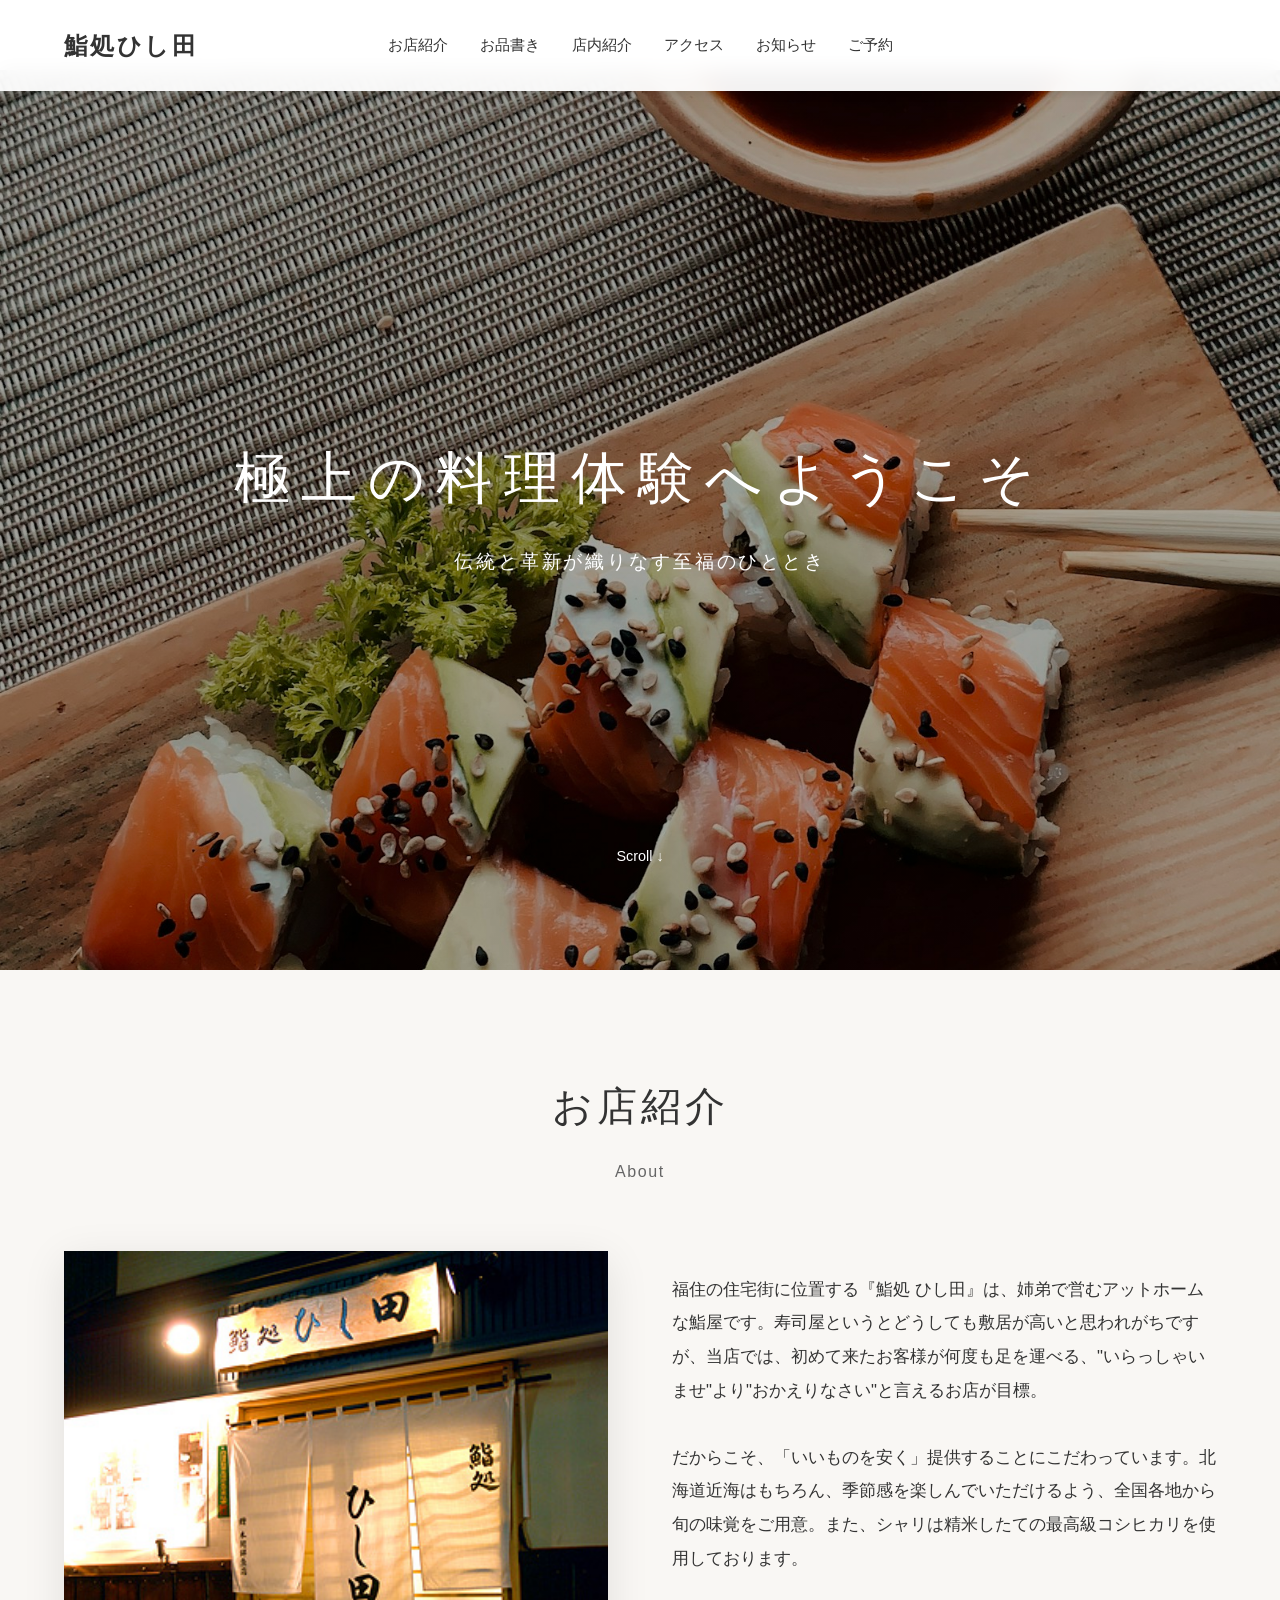
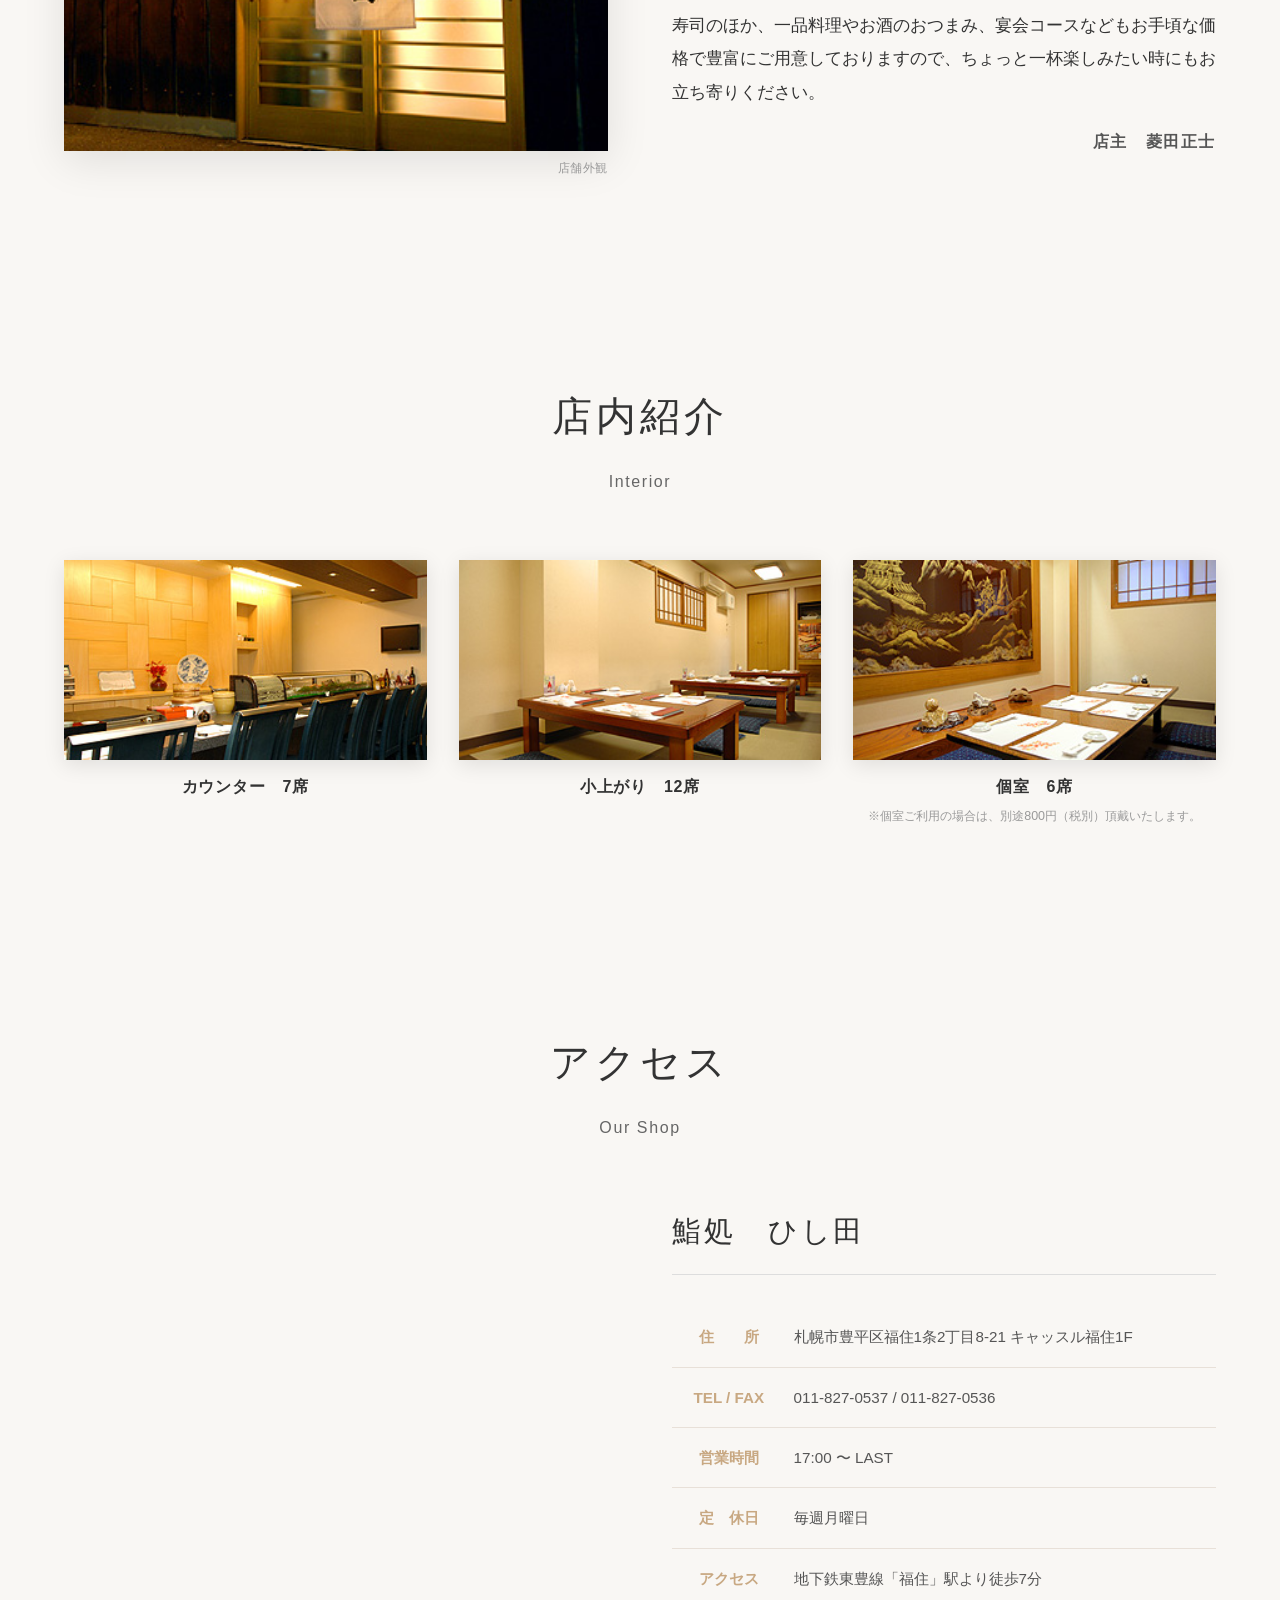
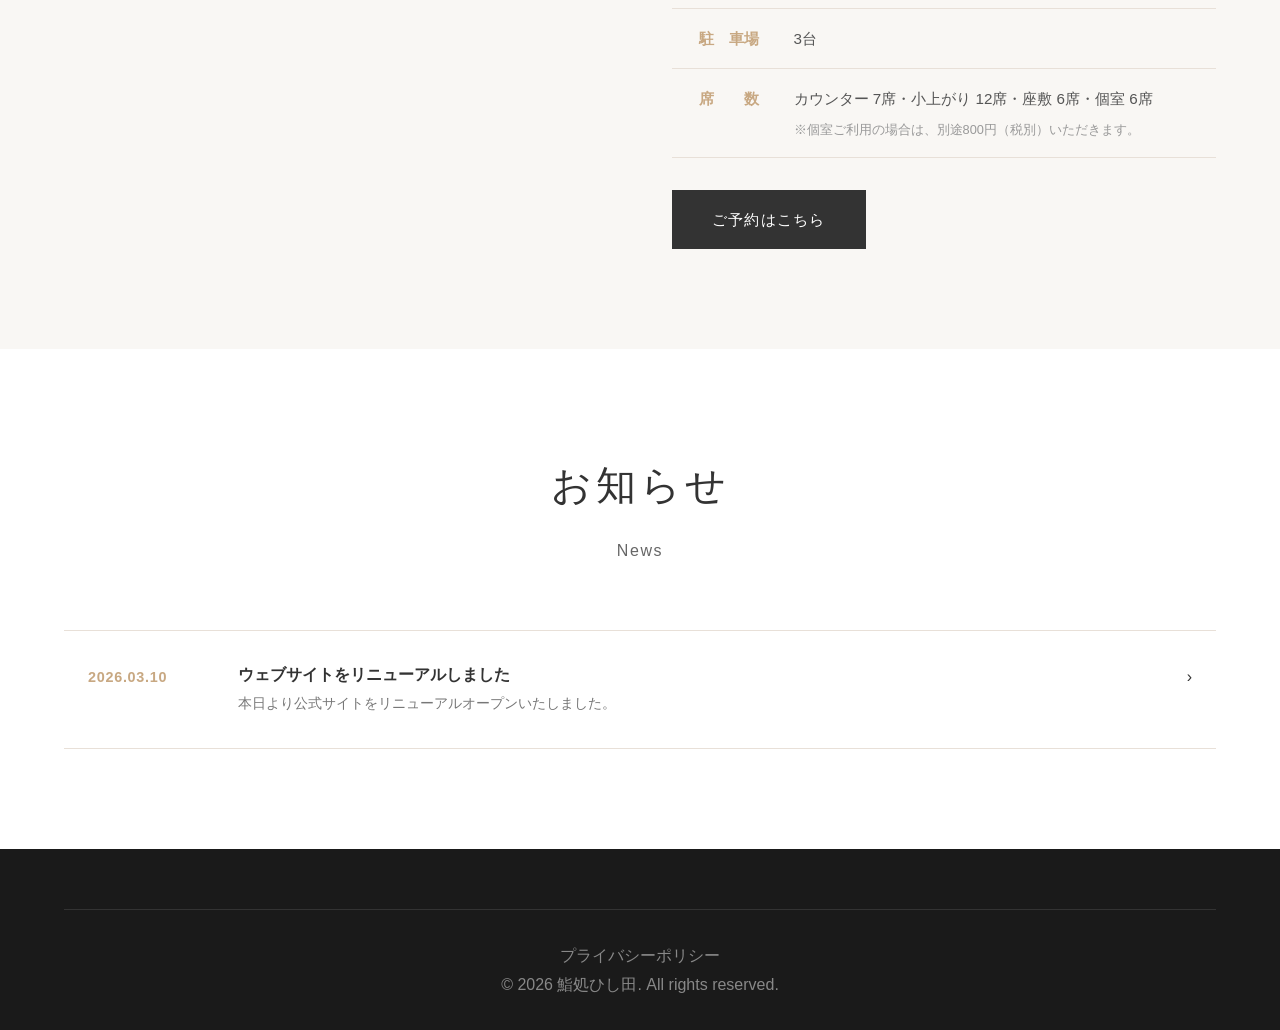
==== index.html @ 8ae09525 "お知らせページ改修" ====
<!DOCTYPE html>
<html lang="ja">
<head>
    <meta charset="UTF-8">
    <meta name="viewport" content="width=device-width, initial-scale=1.0">
    <title>鮨処ひし田 - 極上の料理体験</title>
    <link rel="stylesheet" href="styles.css">
</head>
<body>
    <!-- ヘッダー -->
    <header>
        <nav>
            <div class="logo">鮨処ひし田</div>
            <ul class="nav-links">
                <li><a href="#about">お店紹介</a></li>
                <li><a href="menu.html">お品書き</a></li>
                <li><a href="#interior">店内紹介</a></li>
                <li><a href="#shops">アクセス</a></li>
                <li><a href="news.html">お知らせ</a></li>
                <li><a href="reserve.html" class="nav-reserve">ご予約</a></li>
            </ul>
            <button class="hamburger" id="hamburger" aria-label="メニュー">
                <span></span>
                <span></span>
                <span></span>
            </button>
        </nav>
    </header>

    <!-- ヒーローセクション -->
    <section class="hero">
        <h1>極上の料理体験へようこそ</h1>
        <p>伝統と革新が織りなす至福のひととき</p>
        <div class="scroll-indicator">Scroll ↓</div>
    </section>

    <!-- お店紹介セクション -->
    <section id="about" class="about">
        <h2 class="section-title">お店紹介</h2>
        <p class="section-subtitle">About</p>
        <div class="about-content">
            <figure class="image-figure">
                <img src="images/shop01.jpg" alt="鸨処 ひし田 店舗外観" class="about-image">
                <figcaption class="image-caption">店舗外観</figcaption>
            </figure>
            <div class="about-text">
                <p>福住の住宅街に位置する『鮨処 ひし田』は、姉弟で営むアットホームな鮨屋です。寿司屋というとどうしても敷居が高いと思われがちですが、当店では、初めて来たお客様が何度も足を運べる、"いらっしゃいませ"より"おかえりなさい"と言えるお店が目標。</p>
                <br>
                <p>だからこそ、「いいものを安く」提供することにこだわっています。北海道近海はもちろん、季節感を楽しんでいただけるよう、全国各地から旬の味覚をご用意。また、シャリは精米したての最高級コシヒカリを使用しております。</p>
                <br>
                <p>寿司のほか、一品料理やお酒のおつまみ、宴会コースなどもお手頃な価格で豊富にご用意しておりますので、ちょっと一杯楽しみたい時にもお立ち寄りください。</p>
                <p class="about-owner">店主　菱田正士</p>
            </div>
        </div>
    </section>

    <!-- 店内紹介セクション -->
    <section id="interior" class="interior">
        <h2 class="section-title">店内紹介</h2>
        <p class="section-subtitle">Interior</p>
        <div class="interior-grid">
            <div class="interior-item">
                <figure class="image-figure">
                    <img src="images/shop02.jpg" alt="カウンター" class="interior-image">
                </figure>
                <p class="interior-label">カウンター　7席</p>
            </div>
            <div class="interior-item">
                <figure class="image-figure">
                    <img src="images/shop03.jpg" alt="小上がり" class="interior-image">
                </figure>
                <p class="interior-label">小上がり　12席</p>
            </div>
            <div class="interior-item">
                <figure class="image-figure">
                    <img src="images/shop04.jpg" alt="個室" class="interior-image">
                </figure>
                <p class="interior-label">個室　6席</p>
                <p class="interior-note">※個室ご利用の場合は、別途800円（税別）頂戴いたします。</p>
            </div>
        </div>
    </section>

    <!-- 店舗セクション -->
    <section id="shops" class="shops">
        <h2 class="section-title">アクセス</h2>
        <p class="section-subtitle">Our Shop</p>
        <div class="shop-detail">
            <figure class="image-figure shop-detail-figure">
                <div class="shop-detail-figure">
                <iframe
                    src="https://www.google.com/maps/embed?pb=!1m18!1m12!1m3!1d3490.63986388622!2d141.39769317652915!3d43.01836209325805!2m3!1f0!2f0!3f0!3m2!1i1024!2i768!4f13.1!3m3!1m2!1s0x5f0b2af1089449ad%3A0x6eb2e769b261dbcf!2z6a6o5Yem44Gy44GX55Sw!5e1!3m2!1sja!2sjp!4v1773670216552!5m2!1sja!2sjp"
                    width="100%"
                    height="420"
                    style="border:0;"
                    allowfullscreen=""
                    loading="lazy"
                    referrerpolicy="no-referrer-when-downgrade">
                </iframe>
                </div>
            </figure>
            <div class="shop-detail-info">
                <h3>鮨処　ひし田</h3>
                <table class="shop-table">
                    <tr>
                        <th>住　　所</th>
                        <td>札幌市豊平区福住1条2丁目8-21 キャッスル福住1F</td>
                    </tr>
                    <tr>
                        <th>TEL / FAX</th>
                        <td><a href="tel:0118270537">011-827-0537</a> / 011-827-0536</td>
                    </tr>
                    <tr>
                        <th>営業時間</th>
                        <td>17:00 〜 LAST</td>
                    </tr>
                    <tr>
                        <th>定　休日</th>
                        <td>毎週月曜日</td>
                    </tr>
                    <tr>
                        <th>アクセス</th>
                        <td>地下鉄東豊線「福住」駅より徒歩7分</td>
                    </tr>
                    <tr>
                        <th>駐　車場</th>
                        <td>3台</td>
                    </tr>
                    <tr>
                        <th>席　　数</th>
                        <td>カウンター 7席・小上がり 12席・座敷 6席・個室 6席<br>
                            <small>※個室ご利用の場合は、別途800円（税別）いただきます。</small>
                        </td>
                    </tr>
                </table>
                <a href="reserve.html" target="_blank" class="reserve-btn shop-reserve-btn">ご予約はこちら</a>
            </div>
        </div>
    </section>

    <!-- お知らせセクション -->
    <section id="news" class="news">
        <h2 class="section-title">お知らせ</h2>
        <p class="section-subtitle">News</p>
        <ul class="news-list" id="news-list"></ul>
    </section>

    <!-- フッター -->
    <footer>
        <div class="footer-bottom">
            <p><a href="privacy.html" style="color:#888; text-decoration:none;">プライバシーポリシー</a></p>
            <p>© 2026 鮨処ひし田. All rights reserved.</p>
        </div>
    </footer>
    <script src="script.js"></script>
    <script src="news.js"></script>
</body>
</html>
---- styles.css ----
html {
    scroll-behavior: smooth;
}

* {
    margin: 0;
    padding: 0;
    box-sizing: border-box;
}

body {
    font-family: 'Yu Gothic', 'Hiragino Kaku Gothic ProN', 'Meiryo', sans-serif;
    color: #333;
    line-height: 1.8;
    overflow-x: hidden;
}

/* ヘッダー */
header {
    position: fixed;
    top: 0;
    left: 0;
    width: 100%;
    background: rgba(255, 255, 255, 0.95);
    backdrop-filter: blur(10px);
    z-index: 1000;
    box-shadow: 0 2px 10px rgba(0, 0, 0, 0.1);
}

nav {
    display: flex;
    justify-content: space-between;
    align-items: center;
    padding: 1.5rem 5%;
    max-width: 1400px;
    margin: 0 auto;
    position: relative;
}

.logo {
    font-size: 1.5rem;
    font-weight: bold;
    letter-spacing: 0.1em;
}

.nav-links {
    display: flex;
    gap: 2rem;
    list-style: none;
    position: absolute;
    left: 50%;
    transform: translateX(-50%);
}

.nav-links a {
    text-decoration: none;
    color: #333;
    font-size: 0.95rem;
    transition: color 0.3s;
}

.nav-links a:hover {
    color: #c8a882;
}

.reserve-btn {
    padding: 0.8rem 2rem;
    background: #333;
    color: white;
    border: none;
    cursor: pointer;
    font-size: 0.95rem;
    transition: background 0.3s;
}

.reserve-btn:hover {
    background: #c8a882;
}

/* ヒーローセクション */
.hero {
    height: 100vh;
    background: linear-gradient(rgba(0, 0, 0, 0.3), rgba(0, 0, 0, 0.3)),
                url('images/hero.jpg') center/cover;
    display: flex;
    flex-direction: column;
    justify-content: center;
    align-items: center;
    text-align: center;
    color: white;
    margin-top: 70px;
}

.hero h1 {
    font-size: 3.5rem;
    font-weight: 300;
    letter-spacing: 0.2em;
    margin-bottom: 1rem;
    animation: fadeInUp 1s ease;
}

.hero p {
    font-size: 1.2rem;
    letter-spacing: 0.15em;
    margin-bottom: 2rem;
    animation: fadeInUp 1.2s ease;
}

.scroll-indicator {
    position: absolute;
    bottom: 30px;
    font-size: 0.9rem;
    animation: bounce 2s infinite;
}

@keyframes fadeInUp {
    from {
        opacity: 0;
        transform: translateY(30px);
    }
    to {
        opacity: 1;
        transform: translateY(0);
    }
}

@keyframes bounce {
    0%, 100% { transform: translateY(0); }
    50% { transform: translateY(-10px); }
}

/* セクション共通 */
section {
    padding: 100px 5%;
    max-width: 1400px;
    margin: 0 auto;
}

.section-title {
    font-size: 2.5rem;
    text-align: center;
    margin-bottom: 1rem;
    font-weight: 300;
    letter-spacing: 0.1em;
}

.section-subtitle {
    text-align: center;
    font-size: 1rem;
    color: #666;
    margin-bottom: 4rem;
    letter-spacing: 0.1em;
}

/* About セクション */
.about {
    background: #f9f7f4;
}

.about-content {
    display: grid;
    grid-template-columns: 1fr 1fr;
    gap: 4rem;
    align-items: center;
}

.about-text {
    font-size: 1.05rem;
    line-height: 2;
}

.about-image {
    width: 100%;
    height: 500px;
    object-fit: cover;
    box-shadow: 0 10px 40px rgba(0, 0, 0, 0.1);
}

.image-figure {
    display: flex;
    flex-direction: column;
}

.image-caption {
    font-size: 0.78rem;
    color: #999;
    margin-top: 0.4rem;
    text-align: right;
    letter-spacing: 0.05em;
}

/* コンセプトセクション（未使用・削除済み） */

/* 店内紹介セクション */
.interior {
    background: #f9f7f4;
}

.interior-grid {
    display: grid;
    grid-template-columns: repeat(3, 1fr);
    gap: 2rem;
}

.interior-item {
    text-align: center;
}

.interior-image {
    width: 100%;
    height: 200px;
    object-fit: cover;
    box-shadow: 0 5px 20px rgba(0, 0, 0, 0.1);
    transition: transform 0.3s;
}

.interior-item:hover .interior-image {
    transform: scale(1.03);
}

.interior-label {
    margin-top: 0.8rem;
    font-size: 1rem;
    font-weight: 600;
    letter-spacing: 0.05em;
}

.interior-note {
    font-size: 0.78rem;
    color: #999;
    margin-top: 0.3rem;
    line-height: 1.5;
}

.about-owner {
    font-size: 1rem;
    font-weight: 600;
    color: #555;
    letter-spacing: 0.1em;
    text-align: right;
    margin-top: 1rem;
}

/* 店舗セクション */
.shops {
    background: #f9f7f4;
}

.shop-detail {
    display: grid;
    grid-template-columns: 1fr 1fr;
    gap: 4rem;
    align-items: start;
}

.shop-detail-figure {
    position: sticky;
    top: 100px;
}

.shop-detail-image {
    width: 100%;
    height: 420px;
    object-fit: cover;
    box-shadow: 0 10px 40px rgba(0, 0, 0, 0.12);
}

.shop-detail-info h3 {
    font-size: 1.8rem;
    font-weight: 400;
    letter-spacing: 0.1em;
    margin-bottom: 2rem;
    padding-bottom: 1rem;
    border-bottom: 1px solid #ddd;
}

.shop-table {
    width: 100%;
    border-collapse: collapse;
    font-size: 0.95rem;
    line-height: 1.8;
}

.shop-table tr {
    border-bottom: 1px solid #e8e0d8;
}

.shop-table th {
    width: 8em;
    padding: 1rem 0.5rem 1rem 0;
    color: #c8a882;
    font-weight: 600;
    white-space: nowrap;
    vertical-align: top;
}

.shop-table td {
    padding: 1rem 0;
    color: #555;
    vertical-align: top;
}

.shop-table td a {
    color: #555;
    text-decoration: none;
}

.shop-table td a:hover {
    color: #c8a882;
}

.shop-table td small {
    display: block;
    font-size: 0.8rem;
    color: #999;
    margin-top: 0.3rem;
}

.shop-reserve-btn {
    display: inline-block;
    margin-top: 2rem;
    text-decoration: none;
    padding: 1rem 2.5rem;
    font-size: 0.95rem;
    letter-spacing: 0.08em;
}

/* 旧カードスタイル（使用しないが残す） */
.shop-grid {
    display: grid;
    grid-template-columns: repeat(3, 1fr);
    gap: 2rem;
}

.shop-card {
    background: white;
    overflow: hidden;
    box-shadow: 0 5px 20px rgba(0, 0, 0, 0.1);
    transition: transform 0.3s, box-shadow 0.3s;
    cursor: pointer;
}

.shop-card:hover {
    transform: translateY(-5px);
    box-shadow: 0 10px 30px rgba(0, 0, 0, 0.15);
}

.shop-image {
    width: 100%;
    height: 250px;
    object-fit: cover;
}

.shop-info {
    padding: 2rem;
}

.shop-info h3 {
    font-size: 1.3rem;
    margin-bottom: 0.5rem;
}

.shop-info p {
    color: #666;
    font-size: 0.95rem;
}

/* お知らせセクション */
.news {
    padding: 100px 5%;
    max-width: 1400px;
    margin: 0 auto;
}

.news-list {
    display: flex;
    flex-direction: column;
    gap: 0;
    list-style: none;
    border-top: 1px solid #e8e0d8;
}

.news-item {
    display: flex;
    align-items: flex-start;
    gap: 2.5rem;
    padding: 2rem 1.5rem;
    background: white;
    border-bottom: 1px solid #e8e0d8;
    transition: background 0.25s, padding-left 0.25s;
    cursor: pointer;
}

.news-item:hover {
    background: #fdf9f5;
    padding-left: 2.5rem;
}

.news-date {
    font-size: 0.9rem;
    font-weight: 600;
    color: #c8a882;
    letter-spacing: 0.05em;
    min-width: 110px;
    padding-top: 0.15rem;
    flex-shrink: 0;
}

.news-body {
    flex: 1;
}

.news-title {
    font-size: 1rem;
    font-weight: 600;
    color: #333;
    margin-bottom: 0.3rem;
    line-height: 1.5;
}

.news-text {
    font-size: 0.9rem;
    color: #777;
    line-height: 1.7;
}

.news-empty {
    padding: 2rem;
    color: #aaa;
    font-size: 0.95rem;
    text-align: center;
}

.news-link {
    display: contents;
    text-decoration: none;
    color: inherit;
}

/* 予約ページ用スタイル */
.reserve-container {
    min-height: 100vh;
    background: #f9f7f4;
}

.reserve-hero {
    background: linear-gradient(rgba(0, 0, 0, 0.4), rgba(0, 0, 0, 0.4)),
                url('images/reserve-hero.jpg') center/cover;
    height: 40vh;
    display: flex;
    flex-direction: column;
    align-items: center;
    justify-content: center;
    gap: 1rem;
    color: white;
    margin-top: 70px;
}

.reserve-hero h1 {
    font-size: 3rem;
    font-weight: 300;
    letter-spacing: 0.2em;
}

/* 予約方法ナビゲーション */
.reserve-method-section {
    text-align: center;
    padding: 2rem 5% 1rem;
}

.reserve-method-label {
    font-size: 0.85rem;
    letter-spacing: 0.15em;
    color: #888;
    margin-bottom: 0.8rem;
}

.reserve-method-nav {
    display: flex;
    justify-content: center;
    gap: 1rem;
}

.reserve-method-btn {
    display: inline-block;
    padding: 0.55rem 2rem;
    border: 1px solid #555;
    color: #333;
    text-decoration: none;
    font-size: 0.95rem;
    letter-spacing: 0.1em;
    border-radius: 2px;
    transition: background 0.2s, color 0.2s;
}

.reserve-method-btn:hover {
    background: #333;
    color: #fff;
}

.reserve-content {
    max-width: 1000px;
    margin: 0 auto;
    padding: 60px 5%;
}

/* スクロール対象セクションの固定ヘッダー分オフセット */
#form-section,
#phone-section {
    scroll-margin-top: 90px;
}

.reserve-intro {
    text-align: center;
    margin-bottom: 3rem;
}

.reserve-intro h2 {
    font-size: 2rem;
    margin-bottom: 1rem;
    font-weight: 300;
}

.reserve-intro p {
    color: #666;
    line-height: 1.8;
}

.form-container {
    background: white;
    padding: 2rem;
    border-radius: 8px;
    box-shadow: 0 5px 30px rgba(0, 0, 0, 0.1);
    display: flex;
    justify-content: center;
}

.form-container iframe {
    width: 100%;
    max-width: 700px;
    height: 600px;
    border: none;
}

.contact-info {
    margin-top: 3rem;
    padding: 2rem;
    background: white;
    border-radius: 8px;
    box-shadow: 0 5px 20px rgba(0, 0, 0, 0.08);
}

.contact-info h3 {
    font-size: 1.5rem;
    margin-bottom: 1.5rem;
    text-align: center;
    font-weight: 400;
}

.contact-grid {
    display: grid;
    grid-template-columns: repeat(2, 1fr);
    gap: 2rem;
    margin-top: 2rem;
}

.contact-grid-single {
    grid-template-columns: 1fr;
}

.contact-grid-single .contact-item {
    text-align: center;
}

.contact-item {
    padding: 1.5rem;
    background: #f9f7f4;
    border-radius: 4px;
}

.contact-item h4 {
    font-size: 1.1rem;
    margin-bottom: 0.5rem;
    color: #c8a882;
}

.contact-item p {
    color: #666;
    line-height: 1.8;
}

/* フッター */
footer {
    background: #1a1a1a;
    color: white;
    padding: 60px 5% 30px;
}

.footer-content {
    max-width: 1400px;
    margin: 0 auto;
    display: grid;
    grid-template-columns: repeat(4, 1fr);
    gap: 3rem;
    margin-bottom: 3rem;
}

.footer-section h4 {
    margin-bottom: 1.5rem;
    font-size: 1.1rem;
}

.footer-section ul {
    list-style: none;
}

.footer-section ul li {
    margin-bottom: 0.8rem;
}

.footer-section a {
    color: #ccc;
    text-decoration: none;
    transition: color 0.3s;
}

.footer-section a:hover {
    color: #c8a882;
}

.footer-bottom {
    text-align: center;
    padding-top: 2rem;
    border-top: 1px solid #333;
    color: #888;
}

/* ハンバーガーボタン */
.hamburger {
    display: none;
    flex-direction: column;
    gap: 5px;
    background: none;
    border: none;
    cursor: pointer;
    padding: 4px;
    z-index: 1001;
}

.hamburger span {
    display: block;
    width: 24px;
    height: 2px;
    background: #333;
    transition: transform 0.3s, opacity 0.3s;
}

.hamburger.open span:nth-child(1) {
    transform: translateY(7px) rotate(45deg);
}
.hamburger.open span:nth-child(2) {
    opacity: 0;
}
.hamburger.open span:nth-child(3) {
    transform: translateY(-7px) rotate(-45deg);
}

/* レスポンシブ */
@media (max-width: 768px) {
    .hamburger {
        display: flex;
    }

    .nav-links {
        display: flex;
        flex-direction: column;
        align-items: center;
        gap: 0;
        position: fixed;
        top: 70px;
        left: 0;
        width: 100%;
        transform: none;
        background: rgba(255, 255, 255, 0.98);
        box-shadow: 0 10px 20px rgba(0, 0, 0, 0.1);
        z-index: 1001;
        max-height: 0;
        overflow: hidden;
        padding: 0;
        transition: max-height 0.5s ease, padding 0.5s ease;
    }

    .nav-links.open {
        max-height: 400px;
        padding: 0.5rem 0;
    }

    .nav-links li {
        width: 100%;
        text-align: center;
    }

    .nav-links a {
        display: block;
        padding: 1rem 0;
        border-bottom: 1px solid #f0ebe4;
        font-size: 1rem;
    }

    .hero h1 {
        font-size: 2rem;
    }

    .reserve-hero h1 {
        font-size: 2rem;
    }

    .about-content,
    .interior-grid,
    .shop-detail,
    .footer-content,
    .contact-grid {
        grid-template-columns: 1fr;
    }

    .shop-detail-figure {
        position: static;
    }

    section {
        padding: 60px 5%;
    }

    .form-container {
        padding: 1.5rem;
    }

    .section-title {
        font-size: 2rem;
    }
}

/* ============================================================
   予約状況カレンダー（reserve.html）
   ============================================================ */

/* セクション全体 */
#calendar {
    background: #f9f7f4;
    padding: 80px 5%;
    max-width: 1400px;
    margin: 0 auto;
}

#calendar h2 {
    font-size: 2.5rem;
    text-align: center;
    font-weight: 300;
    letter-spacing: 0.1em;
    margin-bottom: 0.5rem;
}

/* 凡例テキスト（○△×の説明） */
.calendar-sub {
    text-align: center;
    font-size: 0.9rem;
    color: #999;
    letter-spacing: 0.05em;
    margin-bottom: 2rem;
}

/* カレンダーラッパー */
.calendar-wrap {
    max-width: 900px;
    margin: 0 auto;
}

/* スピナーオーバーレイの相対位置基準 */
.calendar-section-inner {
    position: relative;
    min-height: 500px;
}

/* 月ラベル */
.month-label {
    text-align: center;
    font-size: 1.4rem;
    font-weight: 300;
    letter-spacing: 0.15em;
    color: #333;
    margin-bottom: 1.2rem;
    flex: 0 0 auto;
}

/* カレンダーグリッド */
.calendar {
    display: grid;
    grid-template-columns: repeat(7, 1fr);
    gap: 6px;
    background: white;
    border-radius: 8px;
    padding: 1.5rem;
    box-shadow: 0 5px 30px rgba(0, 0, 0, 0.08);
}

/* 曜日ヘッダー */
.day-header {
    text-align: center;
    font-weight: 600;
    padding: 10px 4px;
    font-size: 0.85rem;
    color: #c8a882;
    letter-spacing: 0.05em;
    border-bottom: 1px solid #e8e0d8;
    margin-bottom: 4px;
}

/* 日付マス */
.day {
    border: 1px solid #e8e0d8;
    border-radius: 6px;
    padding: 10px 6px;
    text-align: center;
    min-height: 64px;
    background: #fefefe;
}

/* 空白マス（月初の埋め） */
.day.empty {
    border: none;
    background: transparent;
}

/* 過去日・表示期限外 */
.day.past {
    background: #f0f0f0;
    color: #aaa;
}

.day.past .status {
    color: #aaa;
}

/* 日付数字 */
.day .num {
    font-size: 0.9rem;
    color: #555;
    font-weight: 600;
}

/* 予約ステータス表示 */
.day .status {
    font-size: 1.2rem;
    font-weight: bold;
    margin-top: 4px;
}

.status-○ { color: #2a9d2a; }
.status-△ { color: #c8a882; }
.status-× { color: #cc0000; }

/* 月区切りラベル（今月/来月） */
.month-separator {
    grid-column: 1 / -1;
    text-align: center;
    padding: 12px 0 4px;
    font-weight: 600;
    color: #c8a882;
    letter-spacing: 0.1em;
}

.calendar-nav {
    display: flex;
    justify-content: space-between;
    align-items: center;
    margin-bottom: 1rem;
}

/* 左右グループを同幅にして月ラベルを正確に中央寄せ */
.calendar-nav-left,
.calendar-nav-right {
    display: flex;
    gap: 8px;
    flex: 1;
}

.calendar-nav-right {
    justify-content: flex-end;
}

.month-label {
    text-align: center;
    flex: 0 0 auto;
}

.month-btn {
    border: 1px solid #c8a882;
    color: #c8a882;
    padding: 6px 14px;
    border-radius: 4px;
    cursor: pointer;
    font-family: inherit;
    font-size: 0.85rem;
    transition: background 0.2s;
}

.month-btn:hover {
    background: #fdf5e8;
}

.month-btn:disabled {
    border-color: #ddd;
    color: #ccc;
    cursor: default;
    background: none;
}

#calendar-loading {
    position: absolute;
    inset: 0;
    display: flex;
    justify-content: center;
    align-items: flex-start;
    padding-top: 80px;
    background: rgba(249, 247, 244, 0.88);
    z-index: 10;
    border-radius: 8px;
}

.spinner {
  width: 40px;
  height: 40px;
  border: 4px solid #ddd;
  border-top: 4px solid #333; /* ← 色はサイトに合わせて変更 */
  border-radius: 50%;
  animation: spin 0.8s linear infinite;
}

@keyframes spin {
  to { transform: rotate(360deg); }
}

/* ============================================================
   スマホ向けカレンダー調整
   ============================================================ */
@media (max-width: 768px) {

    /* カレンダーセクションのパディング縮小 */
    #calendar {
        padding: 50px 3%;
    }

    #calendar h2 {
        font-size: 1.6rem;
    }

    /* 凡例を小さく・折り返し許可 */
    .calendar-sub {
        font-size: 0.78rem;
        letter-spacing: 0;
    }

    /* ナビゲーション: 上下2段に変更 */
    .calendar-nav {
        flex-wrap: wrap;
        gap: 8px;
    }

    .calendar-nav-left,
    .calendar-nav-right {
        flex: none;
    }

    #month-label {
        order: -1;          /* 月ラベルを1行目中央に */
        width: 100%;
        margin-bottom: 4px;
    }

    .month-label {
        font-size: 1.1rem;
    }

    .month-btn {
        padding: 5px 10px;
        font-size: 0.78rem;
    }

    /* カレンダーグリッドをコンパクトに */
    .calendar {
        gap: 3px;
        padding: 0.6rem;
    }

    .day-header {
        padding: 6px 2px;
        font-size: 0.72rem;
    }

    /* 日付マスを小さく */
    .day {
        min-height: 46px;
        padding: 5px 2px;
        border-radius: 4px;
    }

    .day .num {
        font-size: 0.72rem;
    }

    .day .status {
        font-size: 0.9rem;
        margin-top: 2px;
    }

    /* Googleフォームのiframe高さをスマホ向けに調整 */
    .form-container iframe {
        height: 800px;
    }
}

/* ===== プライバシーポリシー ===== */
.privacy-hero {
  background: #f9f7f4;
  text-align: center;
  padding: 120px 5% 60px;
  margin-top: 70px;
  border-bottom: 1px solid #e8e0d8;
}

.privacy-hero h1 {
  font-size: 2.5rem;
  font-weight: 300;
  letter-spacing: 0.15em;
  margin-bottom: 0.5rem;
}

.privacy-hero p {
  font-size: 0.9rem;
  color: #999;
  letter-spacing: 0.2em;
}

.privacy-container {
  max-width: 800px;
  margin: 0 auto;
  padding: 60px 5% 80px;
}

.privacy-intro {
  font-size: 1rem;
  line-height: 2;
  color: #555;
  margin-bottom: 3rem;
  padding-bottom: 2rem;
  border-bottom: 1px solid #e8e0d8;
}

.privacy-section {
  margin-bottom: 2.5rem;
}

.privacy-section h2 {
  font-size: 1.1rem;
  font-weight: 600;
  color: #3a2a1a;
  margin-bottom: 1rem;
  padding-left: 0.8rem;
  border-left: 3px solid #c8a882;
}

.privacy-section p {
  font-size: 0.95rem;
  line-height: 2;
  color: #555;
}

.privacy-section ul {
  list-style: none;
  padding: 0;
  margin-top: 0.8rem;
}

.privacy-section ul li {
  font-size: 0.95rem;
  color: #555;
  padding: 0.3rem 0 0.3rem 1.2rem;
  position: relative;
}

.privacy-section ul li::before {
  content: '・';
  position: absolute;
  left: 0;
  color: #c8a882;
}

.privacy-section a {
  color: #c8a882;
  text-decoration: underline;
}

.privacy-contact {
  margin-top: 1rem;
  padding: 1.2rem 1.5rem;
  background: #f9f7f4;
  border-radius: 4px;
  font-size: 0.95rem;
  line-height: 2;
  color: #555;
}

.privacy-date {
  font-size: 0.85rem;
  color: #aaa;
  text-align: right;
  margin-top: 3rem;
  padding-top: 2rem;
  border-top: 1px solid #e8e0d8;
}

.privacy-back {
  text-align: center;
  margin-top: 2.5rem;
}

@media (max-width: 768px) {
  .privacy-hero h1 {
    font-size: 1.8rem;
  }
  .privacy-hero {
    padding: 100px 5% 40px;
  }
}
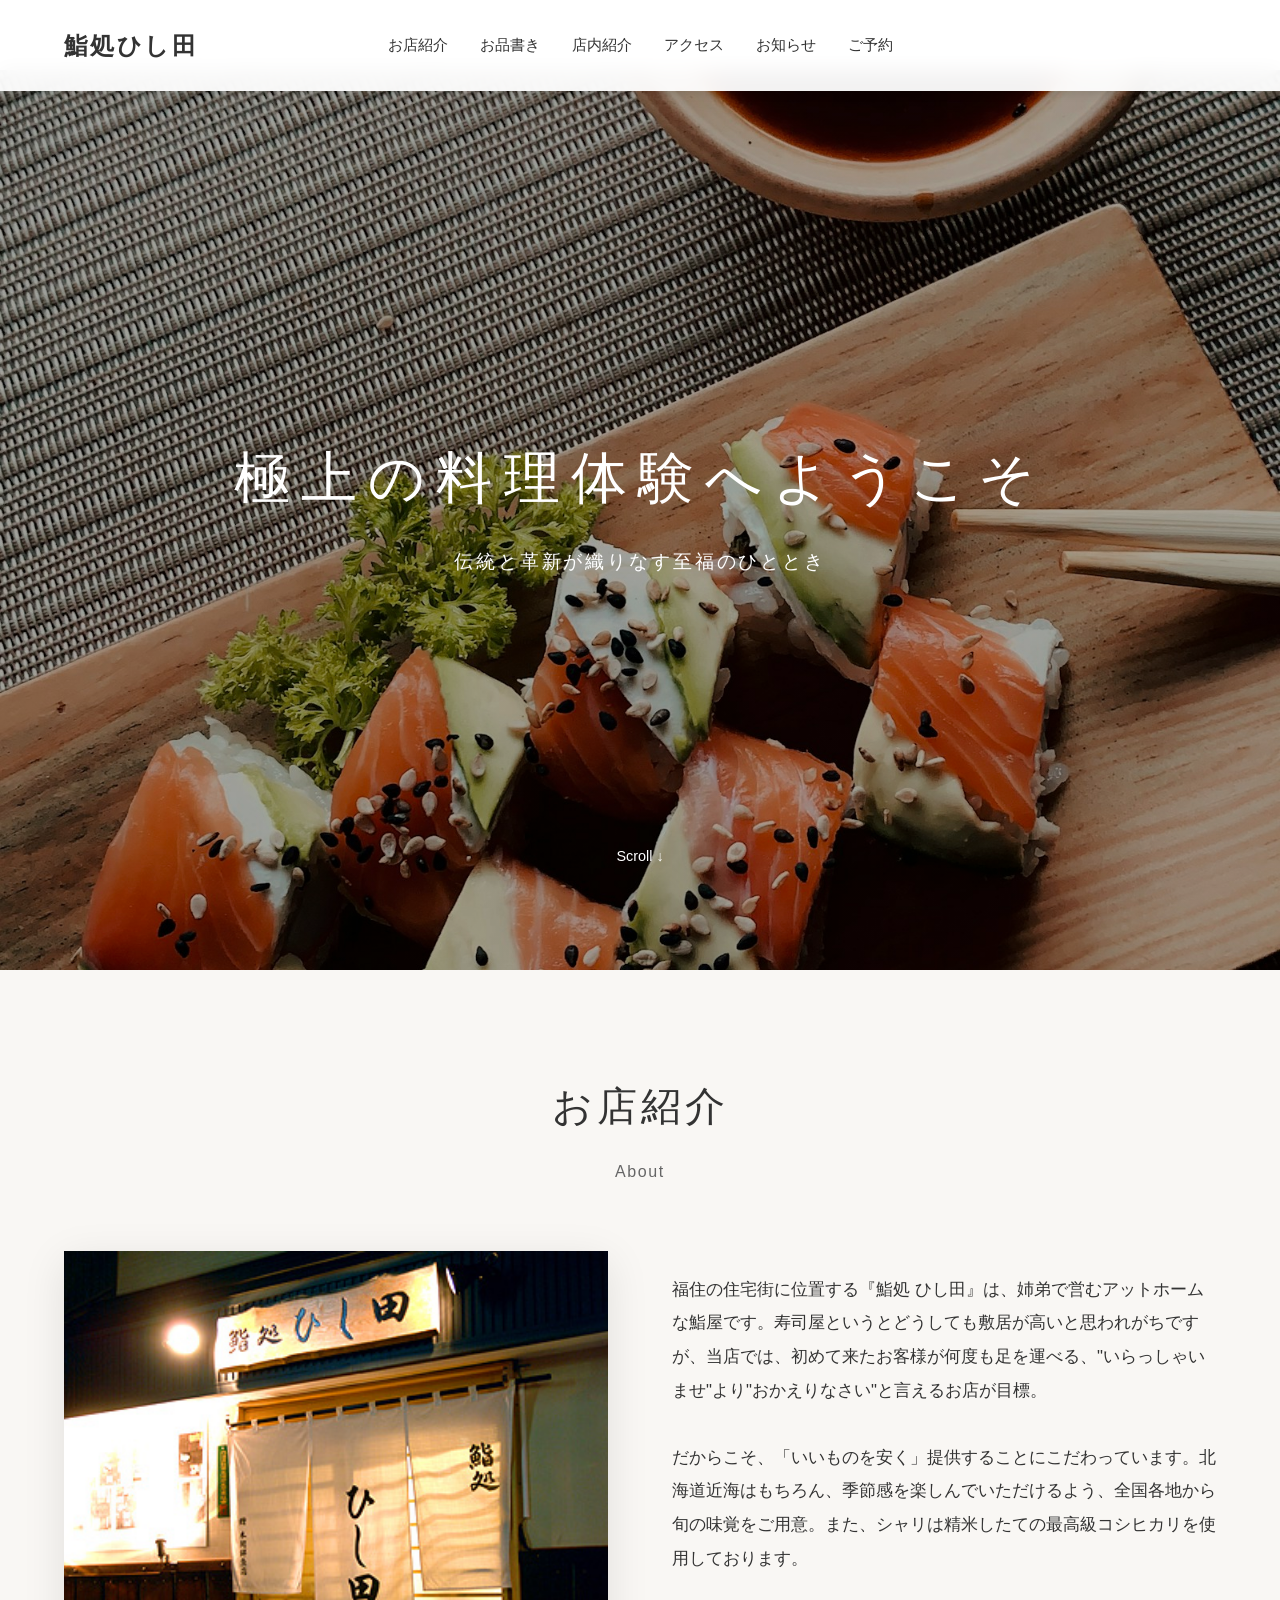
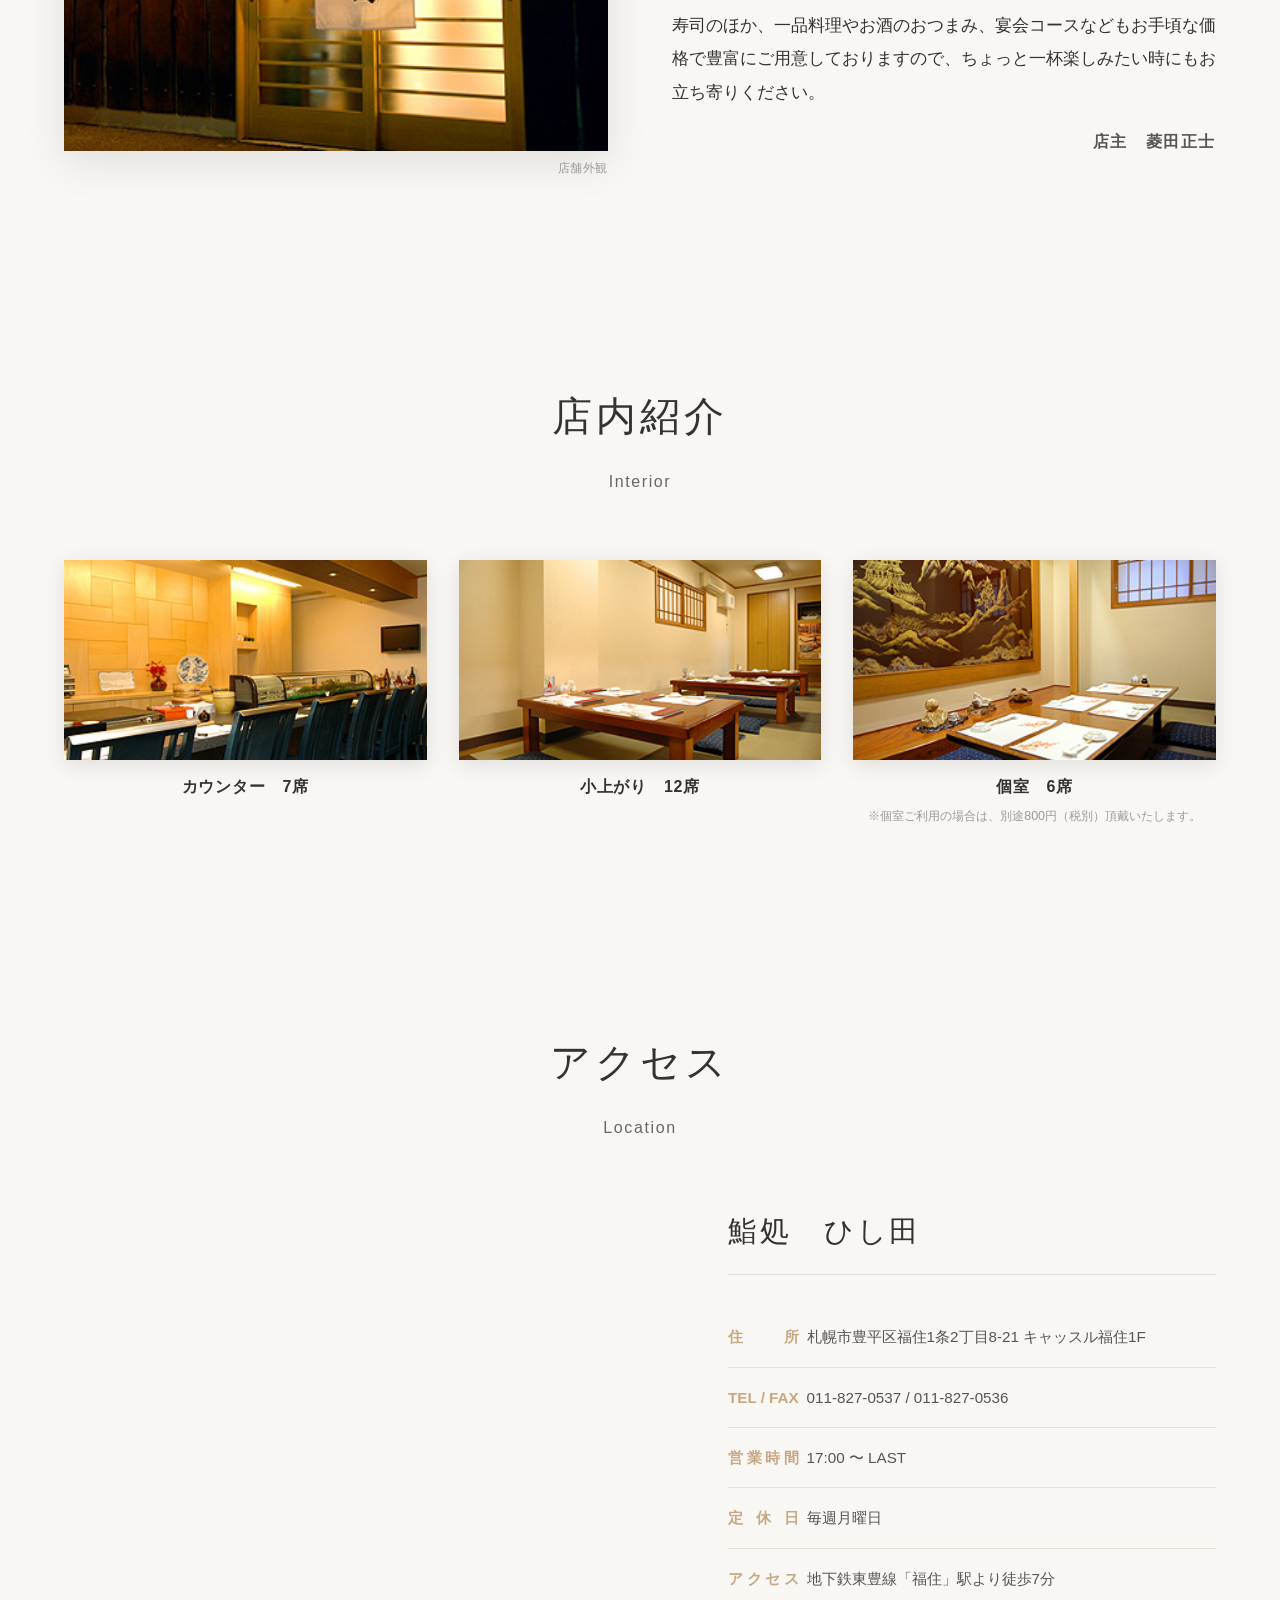
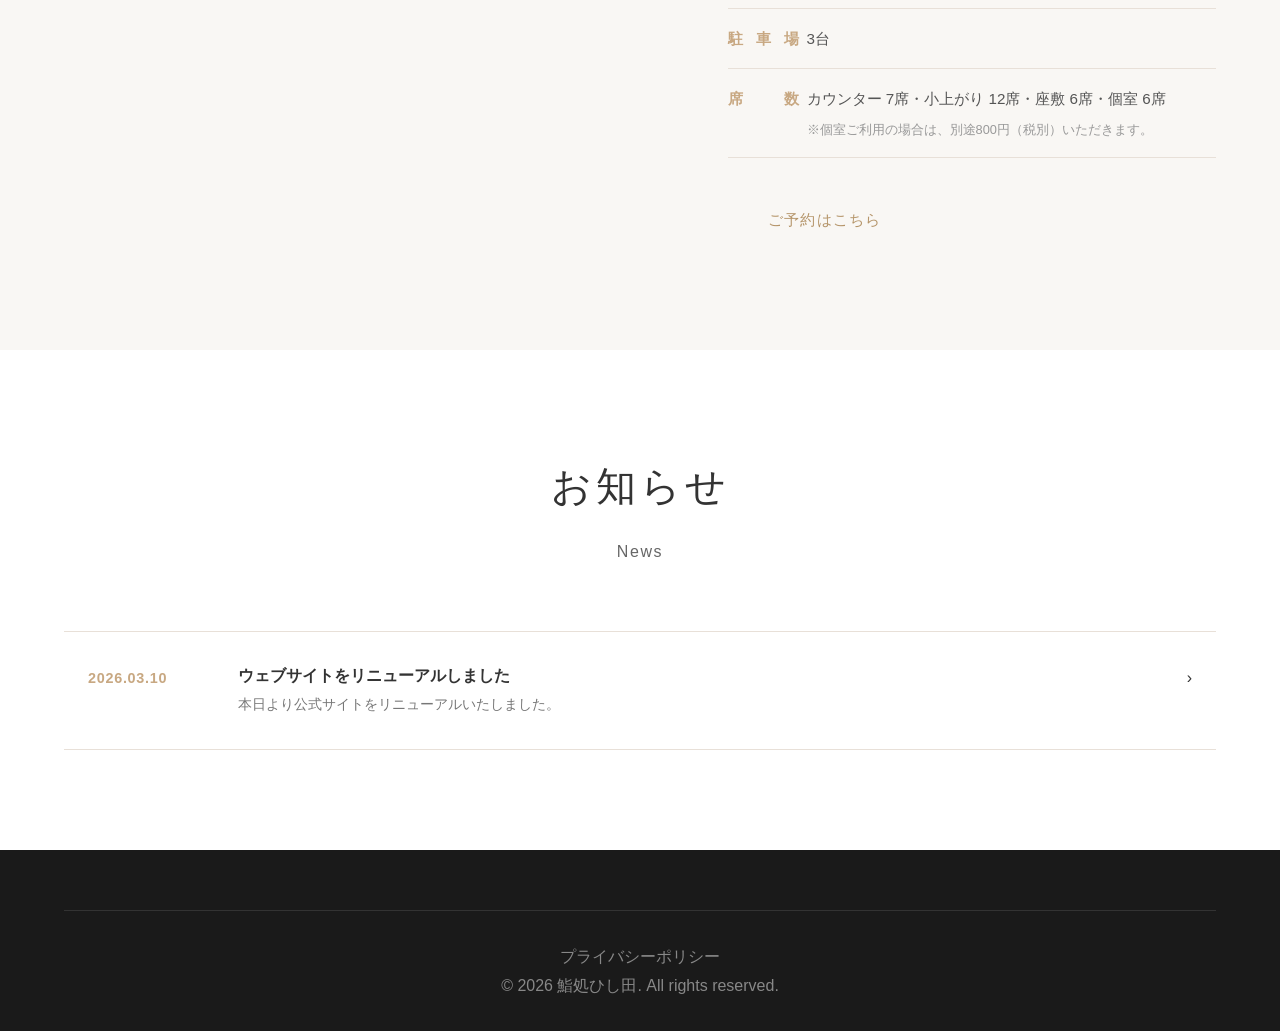
==== commit 9ac001a1: "軽微な馬具などの修繕" ====
--- a/index.html
+++ b/index.html
@@ -81,22 +81,14 @@
         </div>
     </section>
 
-    <!-- 店舗セクション -->
+    <!-- アクセスセクション -->
     <section id="shops" class="shops">
         <h2 class="section-title">アクセス</h2>
-        <p class="section-subtitle">Our Shop</p>
+        <p class="section-subtitle">Location</p>
         <div class="shop-detail">
             <figure class="image-figure shop-detail-figure">
                 <div class="shop-detail-figure">
-                <iframe
-                    src="https://www.google.com/maps/embed?pb=!1m18!1m12!1m3!1d3490.63986388622!2d141.39769317652915!3d43.01836209325805!2m3!1f0!2f0!3f0!3m2!1i1024!2i768!4f13.1!3m3!1m2!1s0x5f0b2af1089449ad%3A0x6eb2e769b261dbcf!2z6a6o5Yem44Gy44GX55Sw!5e1!3m2!1sja!2sjp!4v1773670216552!5m2!1sja!2sjp"
-                    width="100%"
-                    height="420"
-                    style="border:0;"
-                    allowfullscreen=""
-                    loading="lazy"
-                    referrerpolicy="no-referrer-when-downgrade">
-                </iframe>
+                <iframe src="https://www.google.com/maps/embed?pb=!1m18!1m12!1m3!1d2917.096393299482!2d141.4002681!3d43.0183582!2m3!1f0!2f0!3f0!3m2!1i1024!2i768!4f13.1!3m3!1m2!1s0x5f0b2af1089449ad%3A0x6eb2e769b261dbcf!2z6a6o5Yem44Gy44GX55Sw!5e0!3m2!1sja!2sjp!4v1773934660151!5m2!1sja!2sjp" width="600" height="450" style="border:0;" allowfullscreen="" loading="lazy" referrerpolicy="no-referrer-when-downgrade"></iframe>
                 </div>
             </figure>
             <div class="shop-detail-info">
@@ -115,7 +107,7 @@
                         <td>17:00 〜 LAST</td>
                     </tr>
                     <tr>
-                        <th>定　休日</th>
+                        <th>定休日</th>
                         <td>毎週月曜日</td>
                     </tr>
                     <tr>
@@ -123,7 +115,7 @@
                         <td>地下鉄東豊線「福住」駅より徒歩7分</td>
                     </tr>
                     <tr>
-                        <th>駐　車場</th>
+                        <th>駐車場</th>
                         <td>3台</td>
                     </tr>
                     <tr>
--- a/styles.css
+++ b/styles.css
@@ -64,17 +64,19 @@
 }
 
 .reserve-btn {
-    padding: 0.8rem 2rem;
-    background: #333;
-    color: white;
-    border: none;
-    cursor: pointer;
-    font-size: 0.95rem;
-    transition: background 0.3s;
+    display: table;
+    margin: 40px auto 0;
+    text-align: center;
+    font-size: 0.85rem;
+    color: #b5956a;
+    text-decoration: none;
+    letter-spacing: 0.05em;
+    border-bottom: 1px solid transparent;
+    transition: border-color 0.2s;
 }
 
 .reserve-btn:hover {
-    background: #c8a882;
+    border-bottom-color: #b5956a;
 }
 
 /* ヒーローセクション */
@@ -286,13 +288,16 @@
 }
 
 .shop-table th {
-    width: 8em;
+    width: 3em;
     padding: 1rem 0.5rem 1rem 0;
     color: #c8a882;
     font-weight: 600;
     white-space: nowrap;
     vertical-align: top;
-}
+    text-align: justify;
+    text-align-last: justify;
+}
+
 
 .shop-table td {
     padding: 1rem 0;
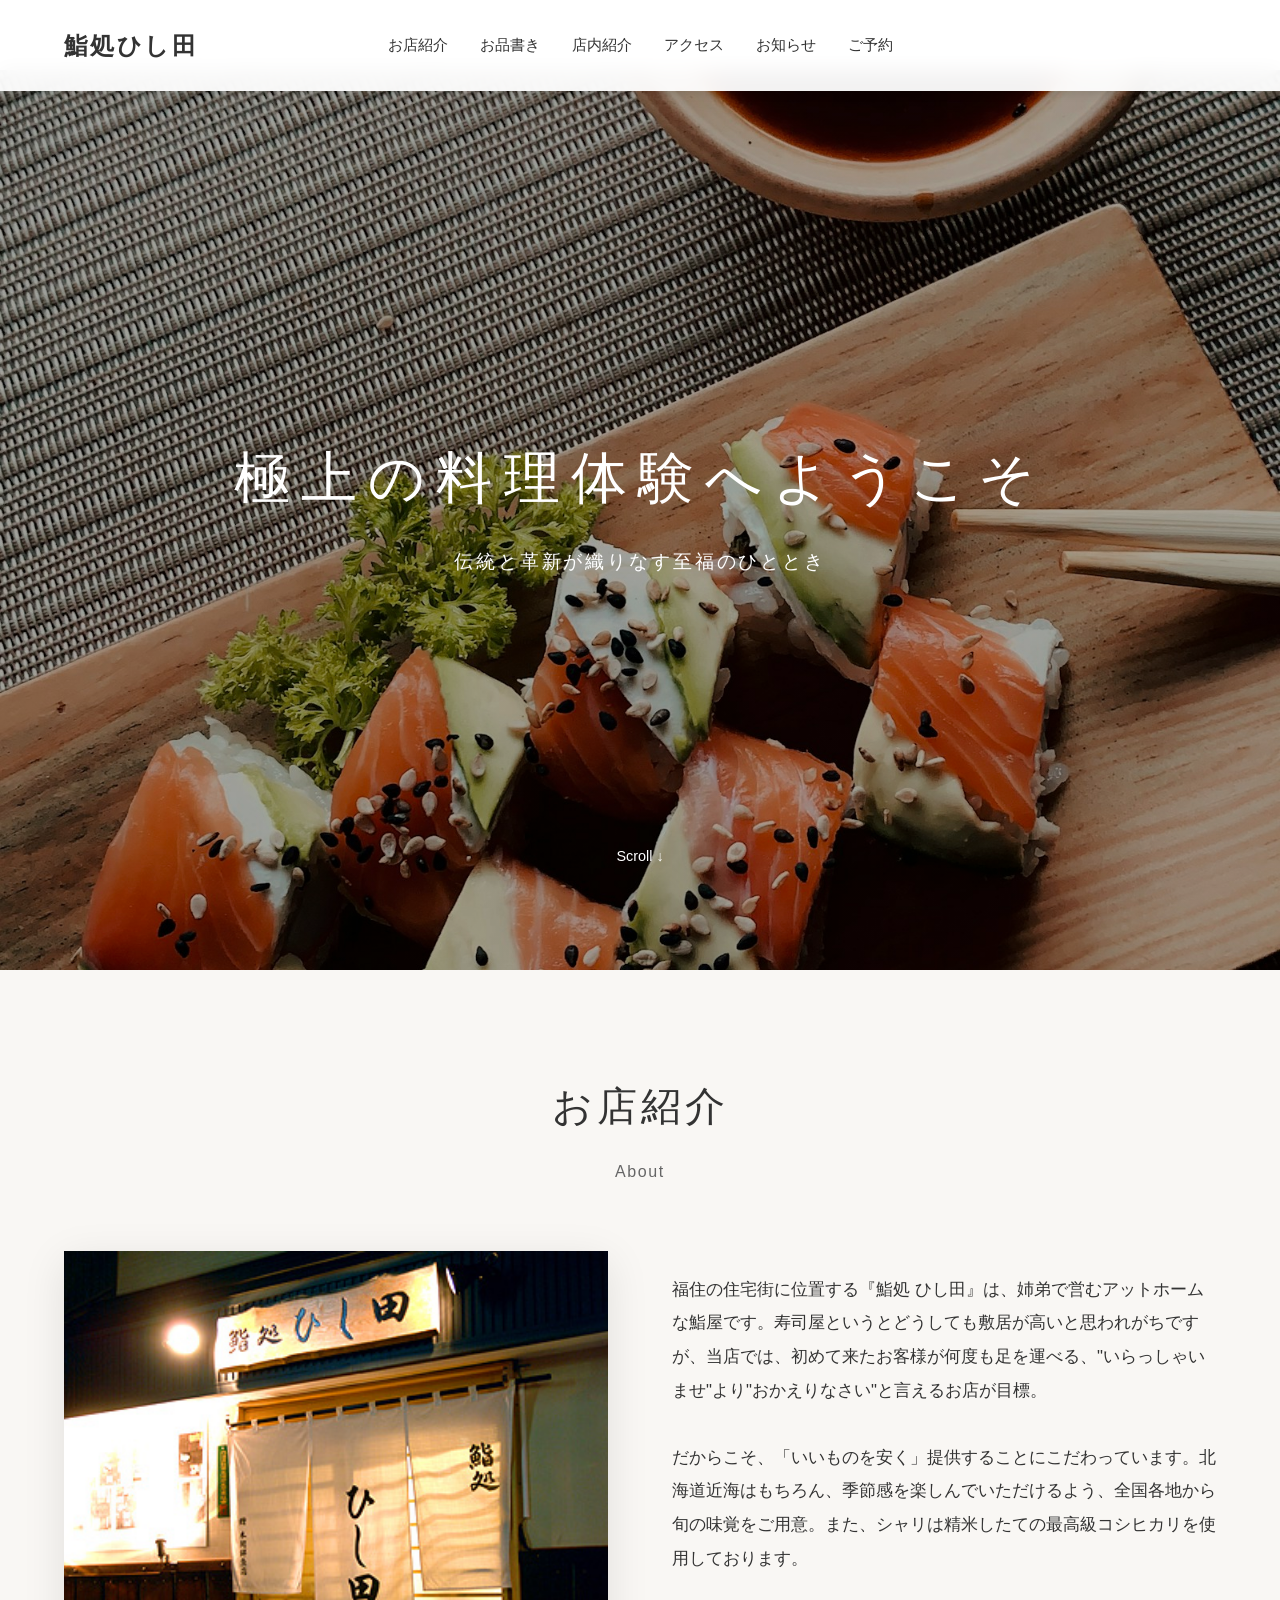
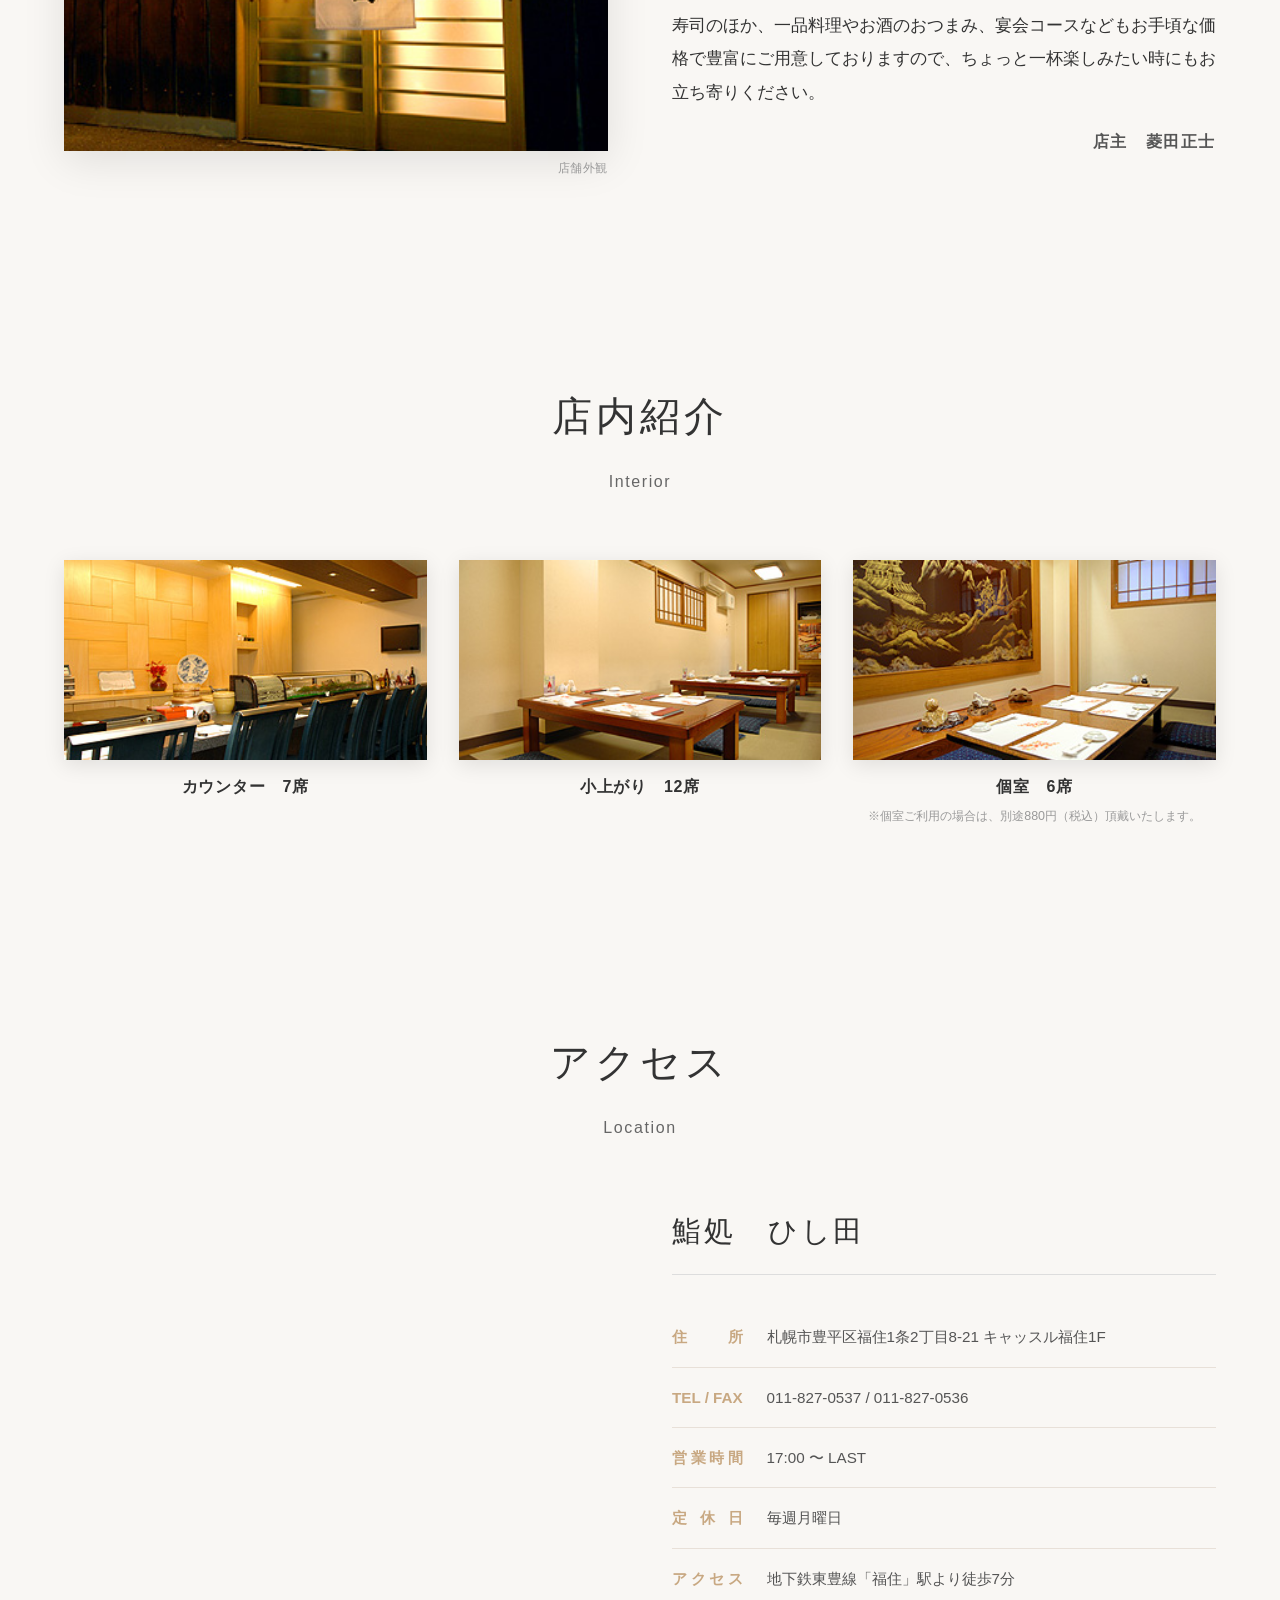
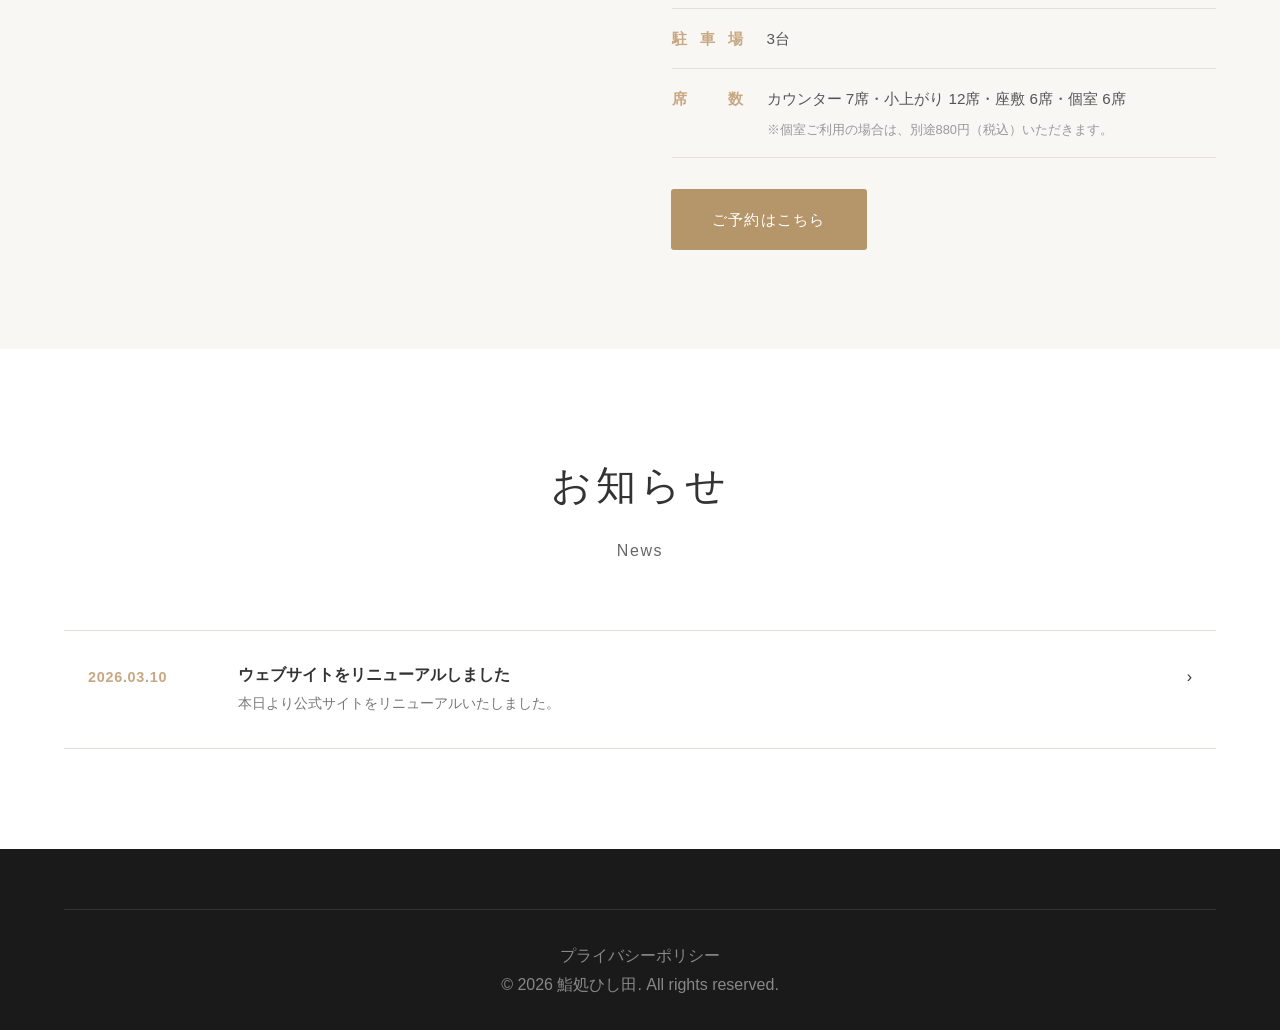
==== commit a9f6c274: "fix: 個室料金を800円（税別）から880円（税込）に統一 - index.html: 2箇所（店内写真キャプション・アクセステーブル） - reserve.html: 2箇所（注意事項テキスト・" ====
--- a/index.html
+++ b/index.html
@@ -76,7 +76,7 @@
                     <img src="images/shop04.jpg" alt="個室" class="interior-image">
                 </figure>
                 <p class="interior-label">個室　6席</p>
-                <p class="interior-note">※個室ご利用の場合は、別途800円（税別）頂戴いたします。</p>
+                <p class="interior-note">※個室ご利用の場合は、別途880円（税込）頂戴いたします。</p>
             </div>
         </div>
     </section>
@@ -88,7 +88,12 @@
         <div class="shop-detail">
             <figure class="image-figure shop-detail-figure">
                 <div class="shop-detail-figure">
-                <iframe src="https://www.google.com/maps/embed?pb=!1m18!1m12!1m3!1d2917.096393299482!2d141.4002681!3d43.0183582!2m3!1f0!2f0!3f0!3m2!1i1024!2i768!4f13.1!3m3!1m2!1s0x5f0b2af1089449ad%3A0x6eb2e769b261dbcf!2z6a6o5Yem44Gy44GX55Sw!5e0!3m2!1sja!2sjp!4v1773934660151!5m2!1sja!2sjp" width="600" height="450" style="border:0;" allowfullscreen="" loading="lazy" referrerpolicy="no-referrer-when-downgrade"></iframe>
+                <iframe src="https://www.google.com/maps/embed?pb=!1m18!1m12!1m3!1d2917.096393299482!2d141.4002681!3d43.0183582!2m3!1f0!2f0!3f0!3m2!1i1024!2i768!4f13.1!3m3!1m2!1s0x5f0b2af1089449ad%3A0x6eb2e769b261dbcf!2z6a6o5Yem44Gy44GX55Sw!5e0!3m2!1sja!2sjp!4v1773934660151!5m2!1sja!2sjp" width="100%"
+                    height="420"
+                    style="border:0;"
+                    allowfullscreen=""
+                    loading="lazy"
+                    referrerpolicy="no-referrer-when-downgrade"></iframe>
                 </div>
             </figure>
             <div class="shop-detail-info">
@@ -121,11 +126,11 @@
                     <tr>
                         <th>席　　数</th>
                         <td>カウンター 7席・小上がり 12席・座敷 6席・個室 6席<br>
-                            <small>※個室ご利用の場合は、別途800円（税別）いただきます。</small>
+                            <small>※個室ご利用の場合は、別途880円（税込）いただきます。</small>
                         </td>
                     </tr>
                 </table>
-                <a href="reserve.html" target="_blank" class="reserve-btn shop-reserve-btn">ご予約はこちら</a>
+                <a href="reserve.html" class="reserve-btn shop-reserve-btn">ご予約はこちら</a>
             </div>
         </div>
     </section>
--- a/styles.css
+++ b/styles.css
@@ -64,19 +64,22 @@
 }
 
 .reserve-btn {
-    display: table;
+    display: inline-block;
     margin: 40px auto 0;
     text-align: center;
     font-size: 0.85rem;
-    color: #b5956a;
+    color: white;
     text-decoration: none;
     letter-spacing: 0.05em;
-    border-bottom: 1px solid transparent;
-    transition: border-color 0.2s;
-}
-
-.reserve-btn:hover {
-    border-bottom-color: #b5956a;
+    padding: 0.6rem 2rem;
+    background-color: #b5956a;
+    box-shadow: 0 0 0 1px #b5956a;
+    border-radius: 2px;
+}
+
+.reserve-btn:active {
+    transform: translateY(2px);
+    box-shadow: 0 0 0 1px #b5956a, 0 1px 4px rgba(181, 149, 106, 0.2);
 }
 
 /* ヒーローセクション */
@@ -289,7 +292,7 @@
 
 .shop-table th {
     width: 3em;
-    padding: 1rem 0.5rem 1rem 0;
+    padding: 1rem 1.5rem 1rem 0;
     color: #c8a882;
     font-weight: 600;
     white-space: nowrap;
@@ -722,14 +725,34 @@
 
     .about-content,
     .interior-grid,
-    .shop-detail,
     .footer-content,
     .contact-grid {
         grid-template-columns: 1fr;
     }
 
+    .shop-detail {
+        grid-template-columns: 1fr;
+        gap: 2rem;
+    }
+
     .shop-detail-figure {
         position: static;
+    }
+
+    .shop-detail-image {
+        height: 260px;
+    }
+
+    .shop-table td {
+        word-break: break-all;
+        overflow-wrap: break-word;
+    }
+
+    .shop-table th {
+        width: auto;
+        text-align: left;
+        text-align-last: left;
+        padding-right: 1rem;
     }
 
     section {
@@ -1024,6 +1047,50 @@
     }
 }
 
+/* ============================================================
+   タブレット・デスクトップ向け予約フォーム調整
+   ============================================================ */
+@media (min-width: 769px) {
+    /* フォームコンテナを幅広に */
+    .form-container {
+        padding: 2.5rem 3rem;
+    }
+
+    /* フォームフィールドをやや大きく */
+    .reserve-form .form-group {
+        margin-bottom: 22px;
+    }
+
+    /* カレンダーセルを大きく */
+    .day {
+        min-height: 72px;
+        padding: 10px 8px;
+    }
+
+    .day .num {
+        font-size: 1rem;
+    }
+
+    .day .status {
+        font-size: 1.3rem;
+    }
+}
+
+@media (min-width: 1200px) {
+    /* 大画面ではさらに余裕のあるレイアウト */
+    .reserve-content {
+        max-width: 1100px;
+    }
+
+    .calendar-wrap {
+        max-width: 960px;
+    }
+
+    .day {
+        min-height: 80px;
+    }
+}
+
 /* ===== プライバシーポリシー ===== */
 .privacy-hero {
   background: #f9f7f4;
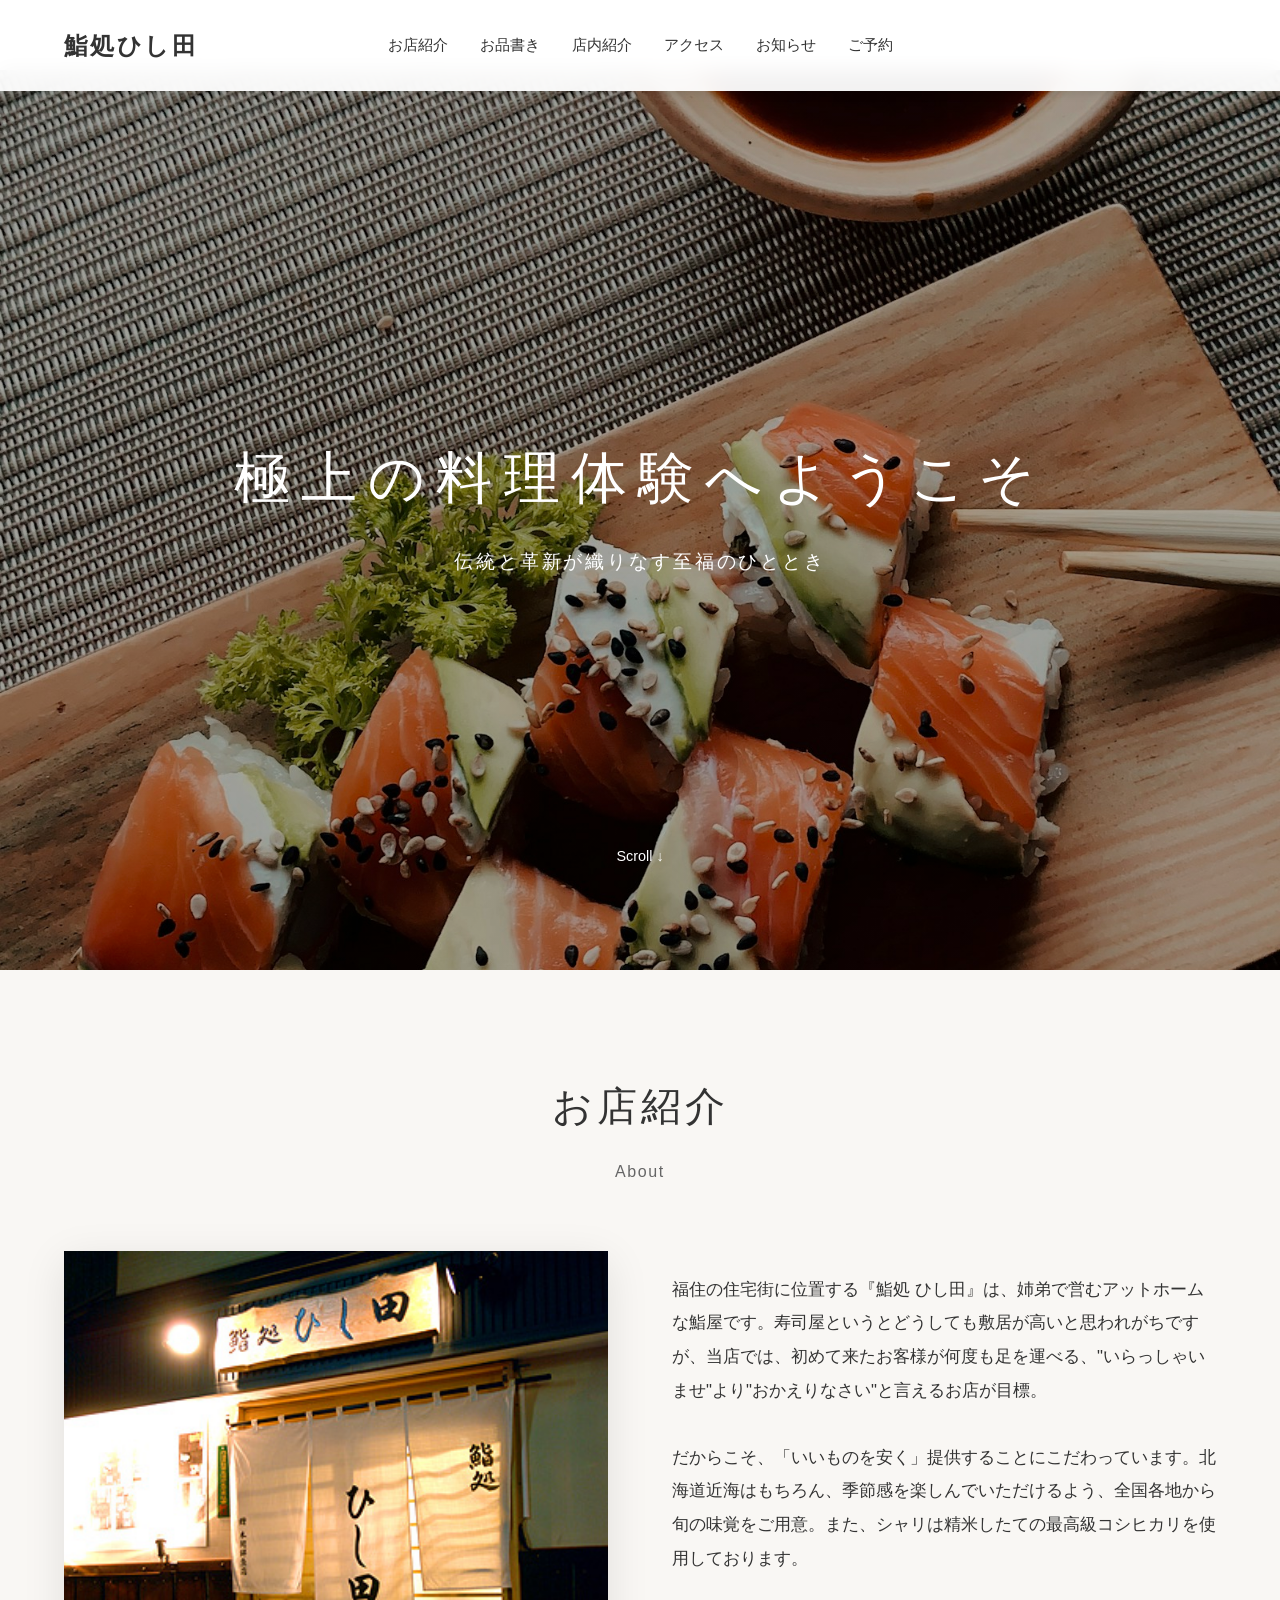
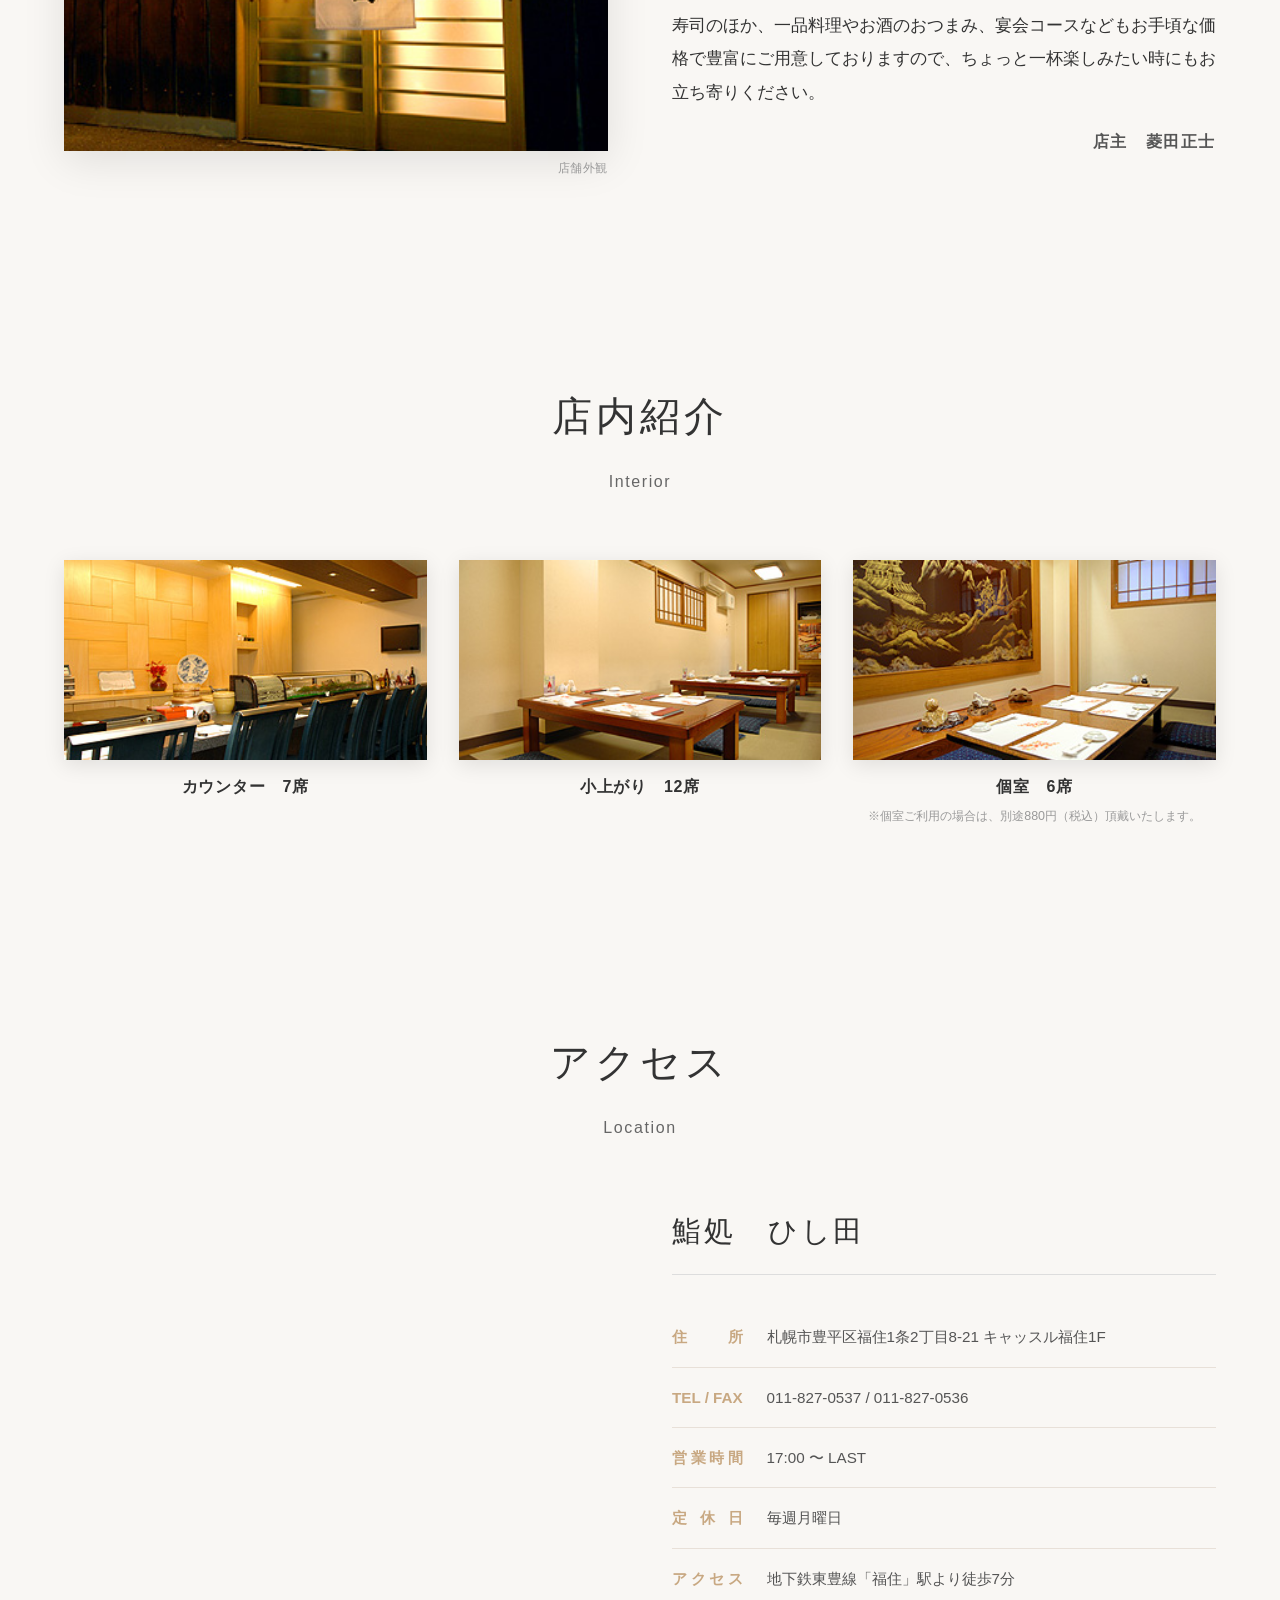
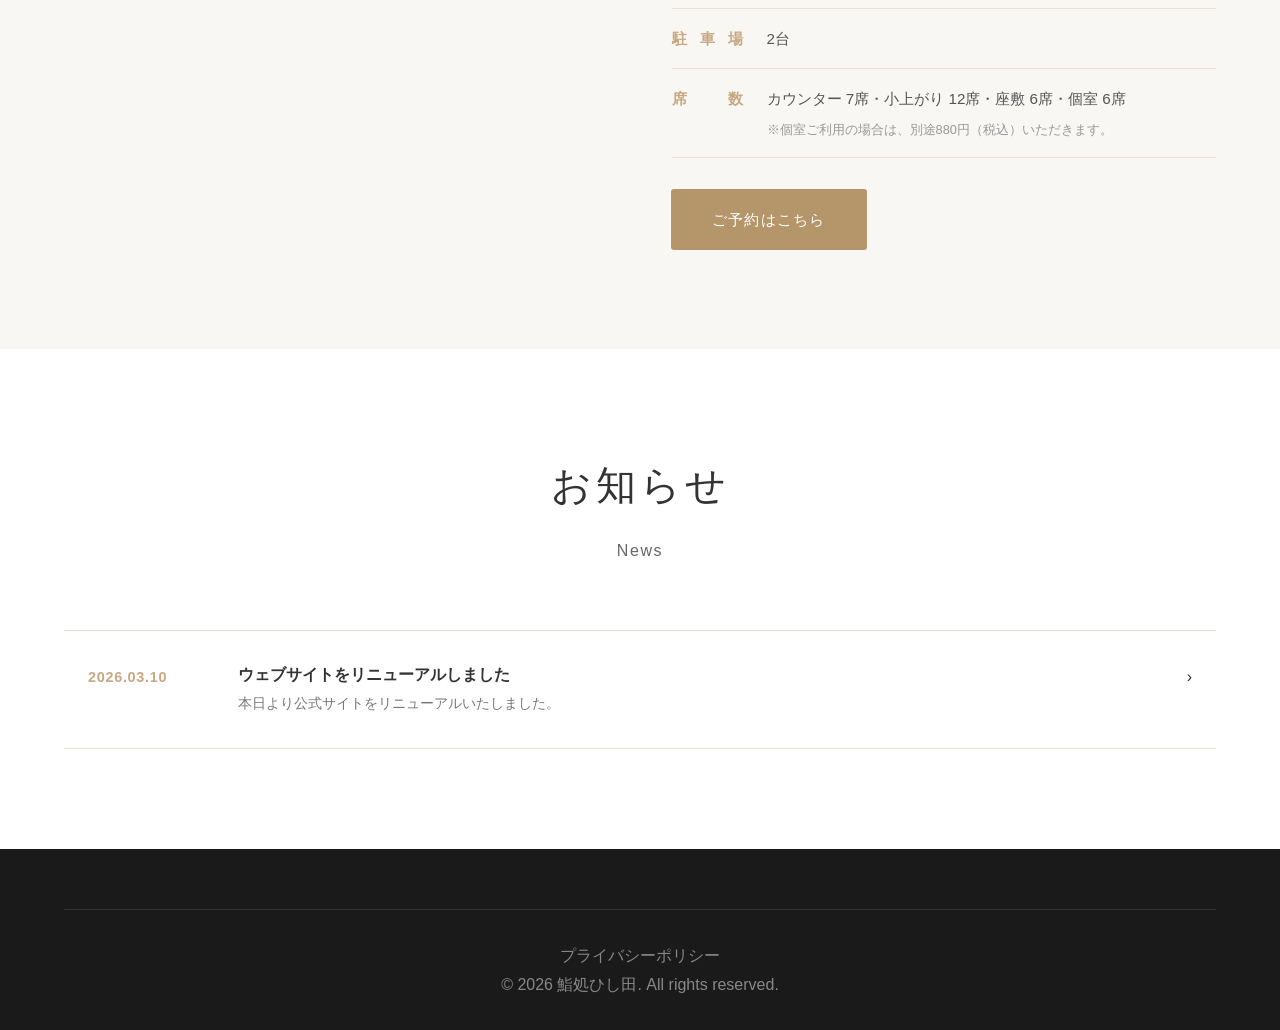
==== commit 2c5636da: "駐車場の台数変更" ====
--- a/index.html
+++ b/index.html
@@ -121,7 +121,7 @@
                     </tr>
                     <tr>
                         <th>駐車場</th>
-                        <td>3台</td>
+                        <td>2台</td>
                     </tr>
                     <tr>
                         <th>席　　数</th>
--- a/styles.css
+++ b/styles.css
@@ -1,5 +1,40 @@
 html {
     scroll-behavior: smooth;
+}
+
+/* トースト通知 */
+#toast-container {
+    position: fixed;
+    top: 80px;
+    right: 20px;
+    z-index: 9999;
+    display: flex;
+    flex-direction: column;
+    gap: 10px;
+    pointer-events: none;
+}
+.toast {
+    background: rgba(42, 32, 22, 0.93);
+    color: #f5f0ea;
+    border-left: 4px solid #c0392b;
+    padding: 14px 20px;
+    border-radius: 4px;
+    font-size: 0.9rem;
+    line-height: 1.6;
+    max-width: 320px;
+    box-shadow: 0 4px 16px rgba(0,0,0,0.25);
+    opacity: 0;
+    transform: translateX(40px);
+    transition: opacity 0.3s ease, transform 0.3s ease;
+    pointer-events: auto;
+}
+.toast.show {
+    opacity: 1;
+    transform: translateX(0);
+}
+.toast.hide {
+    opacity: 0;
+    transform: translateX(40px);
 }
 
 * {
@@ -788,6 +823,10 @@
     margin-bottom: 0.5rem;
 }
 
+#calendar > .calendar-legend {
+    display: inline-block;
+}
+
 /* 凡例テキスト（○△×の説明） */
 .calendar-sub {
     text-align: center;
@@ -795,6 +834,45 @@
     color: #999;
     letter-spacing: 0.05em;
     margin-bottom: 2rem;
+}
+.calendar-legend {
+    display: block;
+    width: fit-content;
+    background: #f9f7f4;
+    border: 1px solid #e8e0d8;
+    border-radius: 6px;
+    padding: 12px 20px;
+    margin: 0 auto 2rem;
+    font-size: 0.85rem;
+    color: #666;
+    text-align: left;
+}
+.calendar-legend-row {
+    display: flex;
+    align-items: center;
+    gap: 6px 16px;
+    flex-wrap: wrap;
+}
+.legend-seats {
+    gap: 4px 20px;
+    color: #888;
+}
+.legend-badge {
+    font-weight: bold;
+    font-size: 1rem;
+}
+.legend-o { color: #2a9d2a; }
+.legend-d { color: #d4820a; }
+.legend-x { color: #cc0000; }
+.calendar-legend-divider {
+    border-top: 1px solid #e8e0d8;
+    margin: 8px 0;
+}
+.calendar-legend-hint {
+    margin-top: 8px;
+    font-size: 0.78rem;
+    color: #aaa;
+    text-align: center;
 }
 
 /* カレンダーラッパー */
@@ -849,7 +927,7 @@
     border-radius: 6px;
     padding: 10px 6px;
     text-align: center;
-    min-height: 64px;
+    min-height: 100px;
     background: #fefefe;
 }
 
@@ -886,6 +964,26 @@
 .status-○ { color: #2a9d2a; }
 .status-△ { color: #c8a882; }
 .status-× { color: #cc0000; }
+
+/* 座席タイプ別ステータス */
+.seat-detail {
+    display: flex;
+    flex-direction: column;
+    gap: 2px;
+    margin-top: 5px;
+}
+
+.seat-item {
+    display: flex;
+    justify-content: space-between;
+    padding: 0 2px;
+    font-size: 0.65rem;
+    color: #777;
+    line-height: 1.3;
+}
+
+.seat-val-○ { color: #2a9d2a; font-weight: bold; }
+.seat-val-× { color: #cc0000; font-weight: bold; }
 
 /* 月区切りラベル（今月/来月） */
 .month-separator {
@@ -1027,7 +1125,7 @@
 
     /* 日付マスを小さく */
     .day {
-        min-height: 46px;
+        min-height: 80px;
         padding: 5px 2px;
         border-radius: 4px;
     }
@@ -1041,53 +1139,13 @@
         margin-top: 2px;
     }
 
+    .seat-item {
+        font-size: 0.55rem;
+    }
+
     /* Googleフォームのiframe高さをスマホ向けに調整 */
     .form-container iframe {
         height: 800px;
-    }
-}
-
-/* ============================================================
-   タブレット・デスクトップ向け予約フォーム調整
-   ============================================================ */
-@media (min-width: 769px) {
-    /* フォームコンテナを幅広に */
-    .form-container {
-        padding: 2.5rem 3rem;
-    }
-
-    /* フォームフィールドをやや大きく */
-    .reserve-form .form-group {
-        margin-bottom: 22px;
-    }
-
-    /* カレンダーセルを大きく */
-    .day {
-        min-height: 72px;
-        padding: 10px 8px;
-    }
-
-    .day .num {
-        font-size: 1rem;
-    }
-
-    .day .status {
-        font-size: 1.3rem;
-    }
-}
-
-@media (min-width: 1200px) {
-    /* 大画面ではさらに余裕のあるレイアウト */
-    .reserve-content {
-        max-width: 1100px;
-    }
-
-    .calendar-wrap {
-        max-width: 960px;
-    }
-
-    .day {
-        min-height: 80px;
     }
 }
 
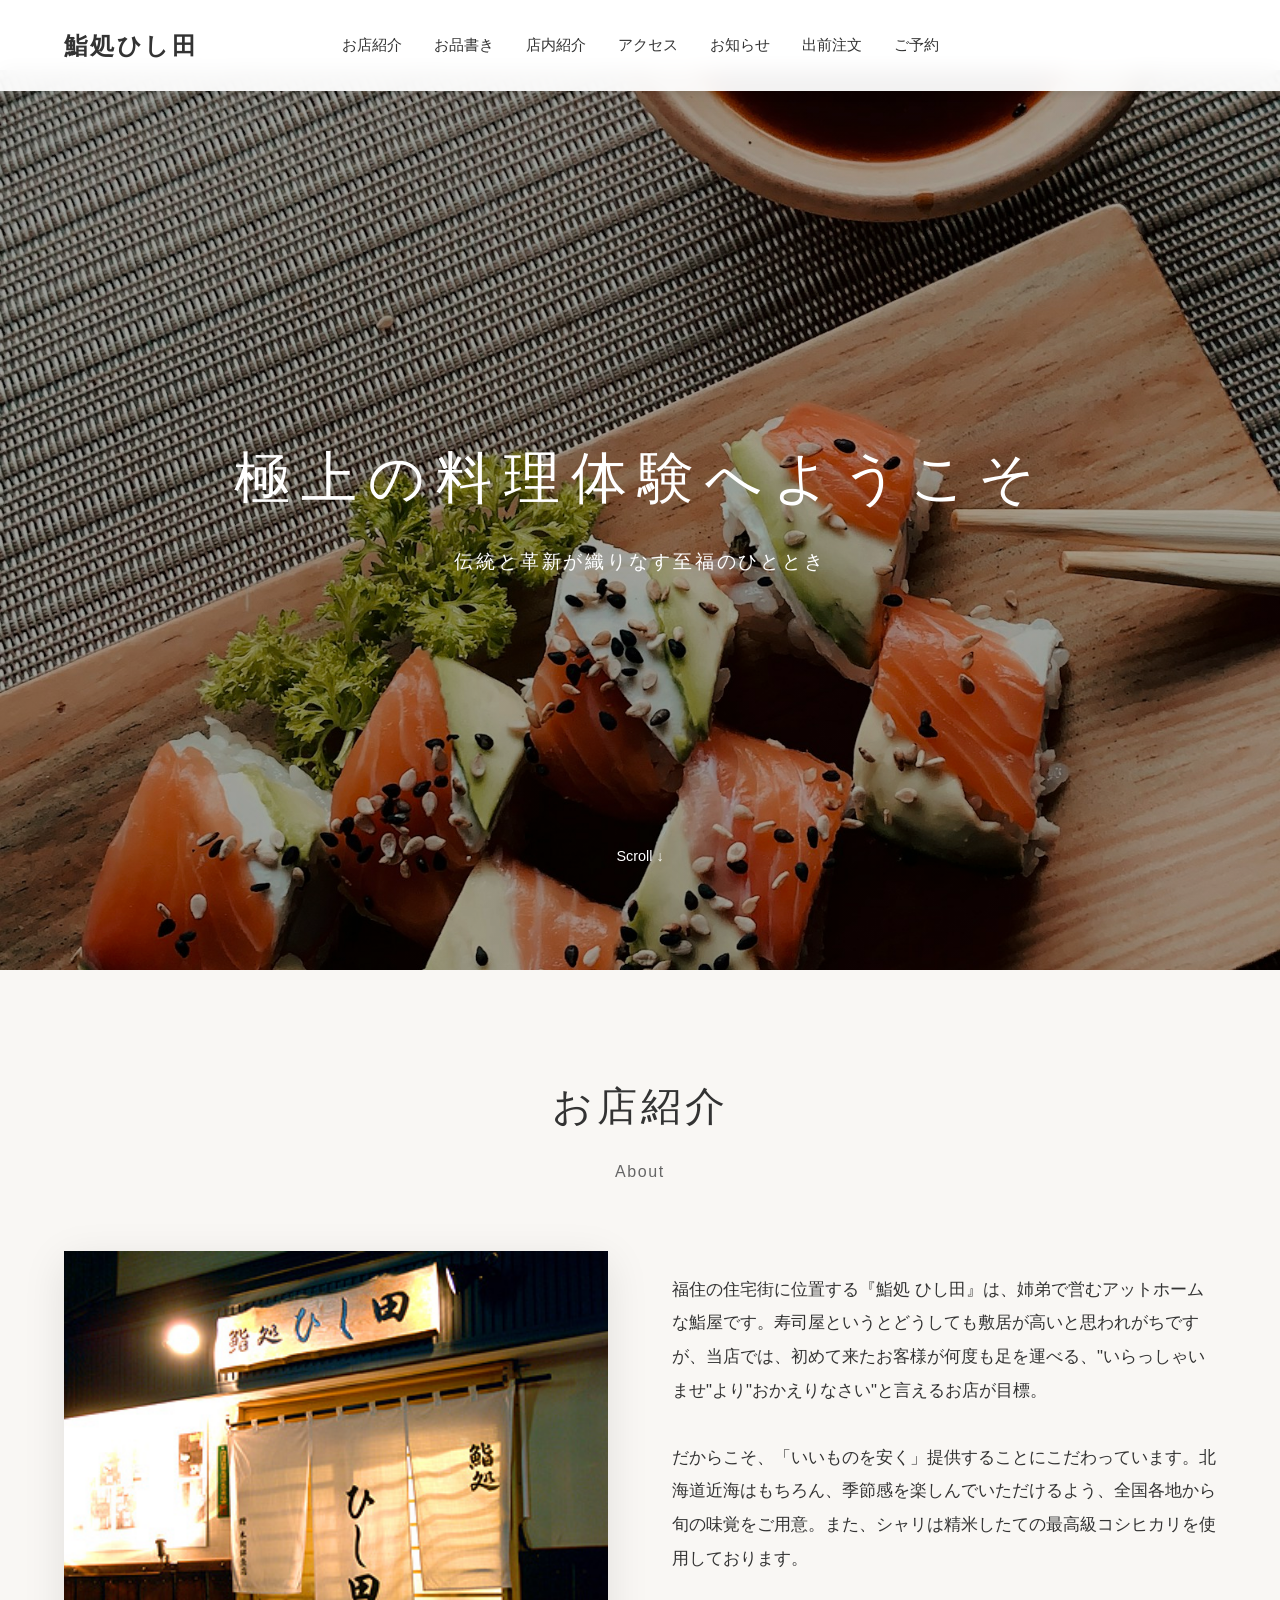
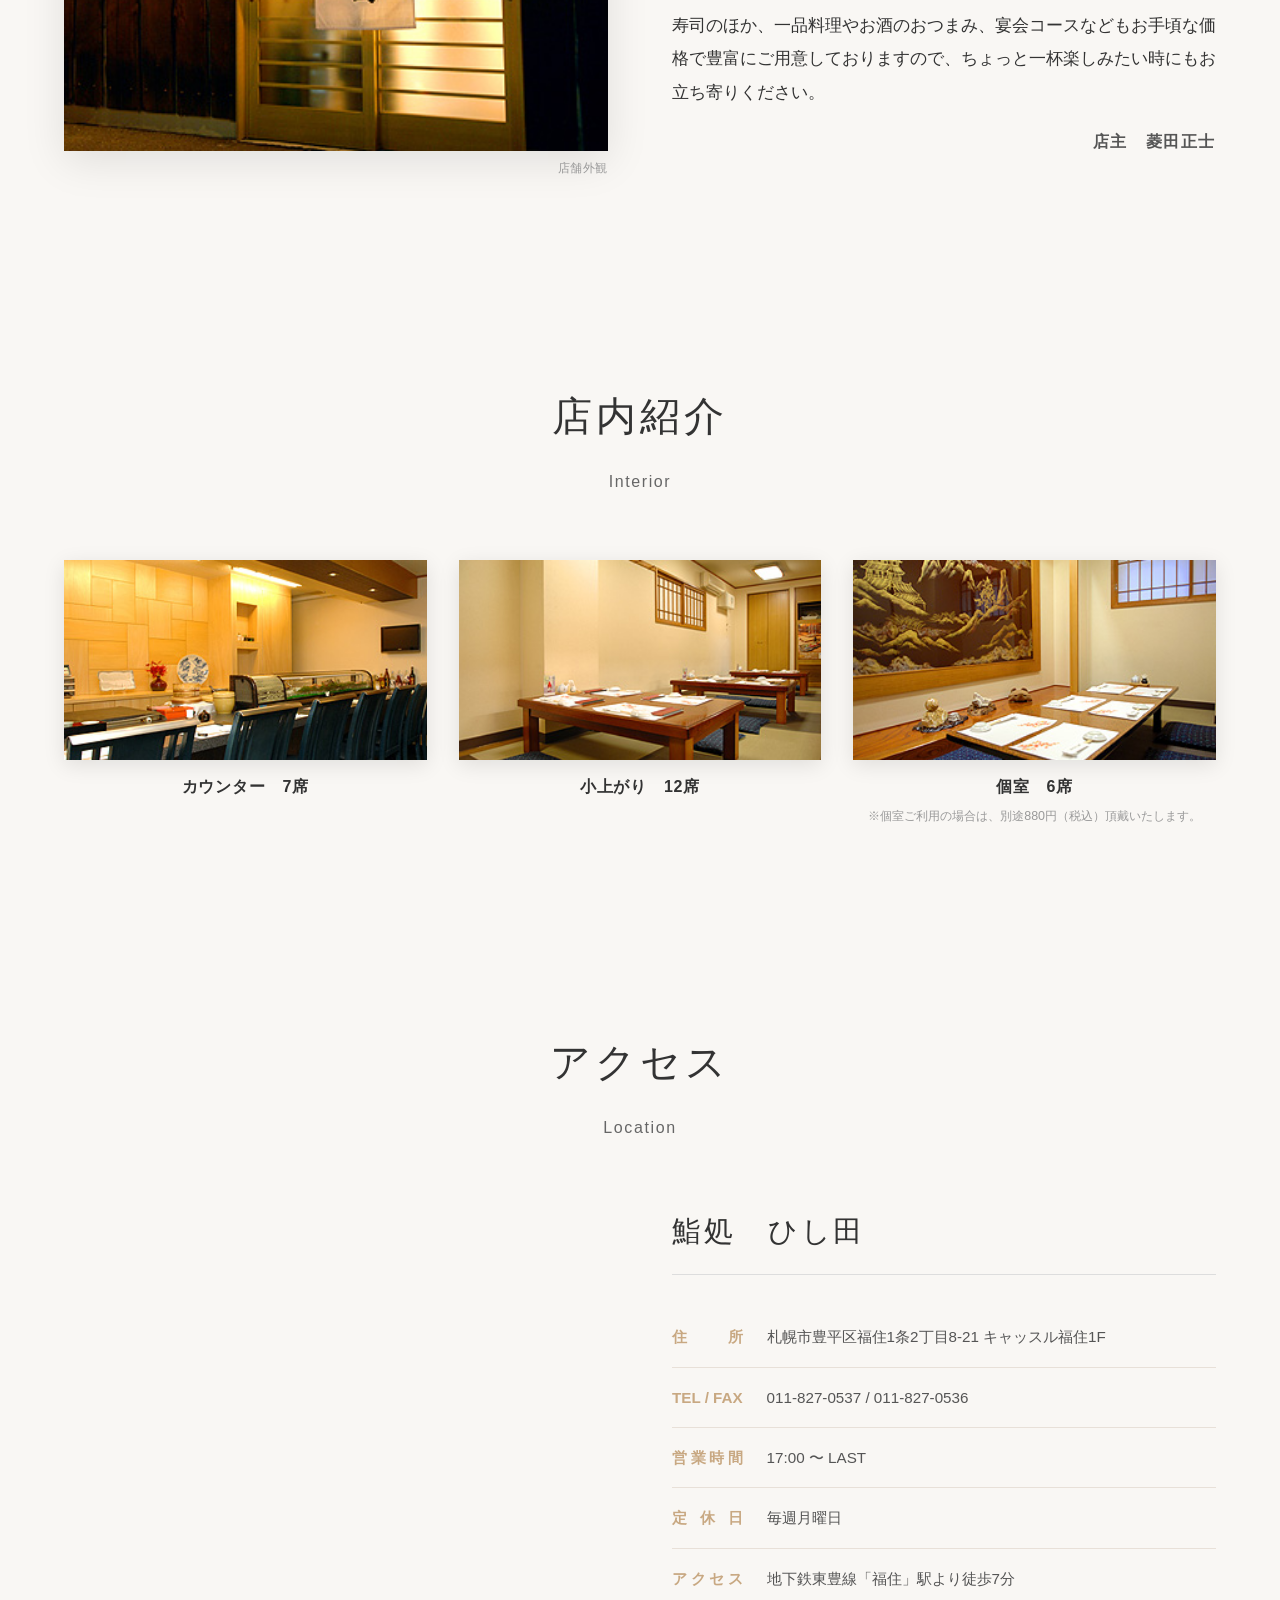
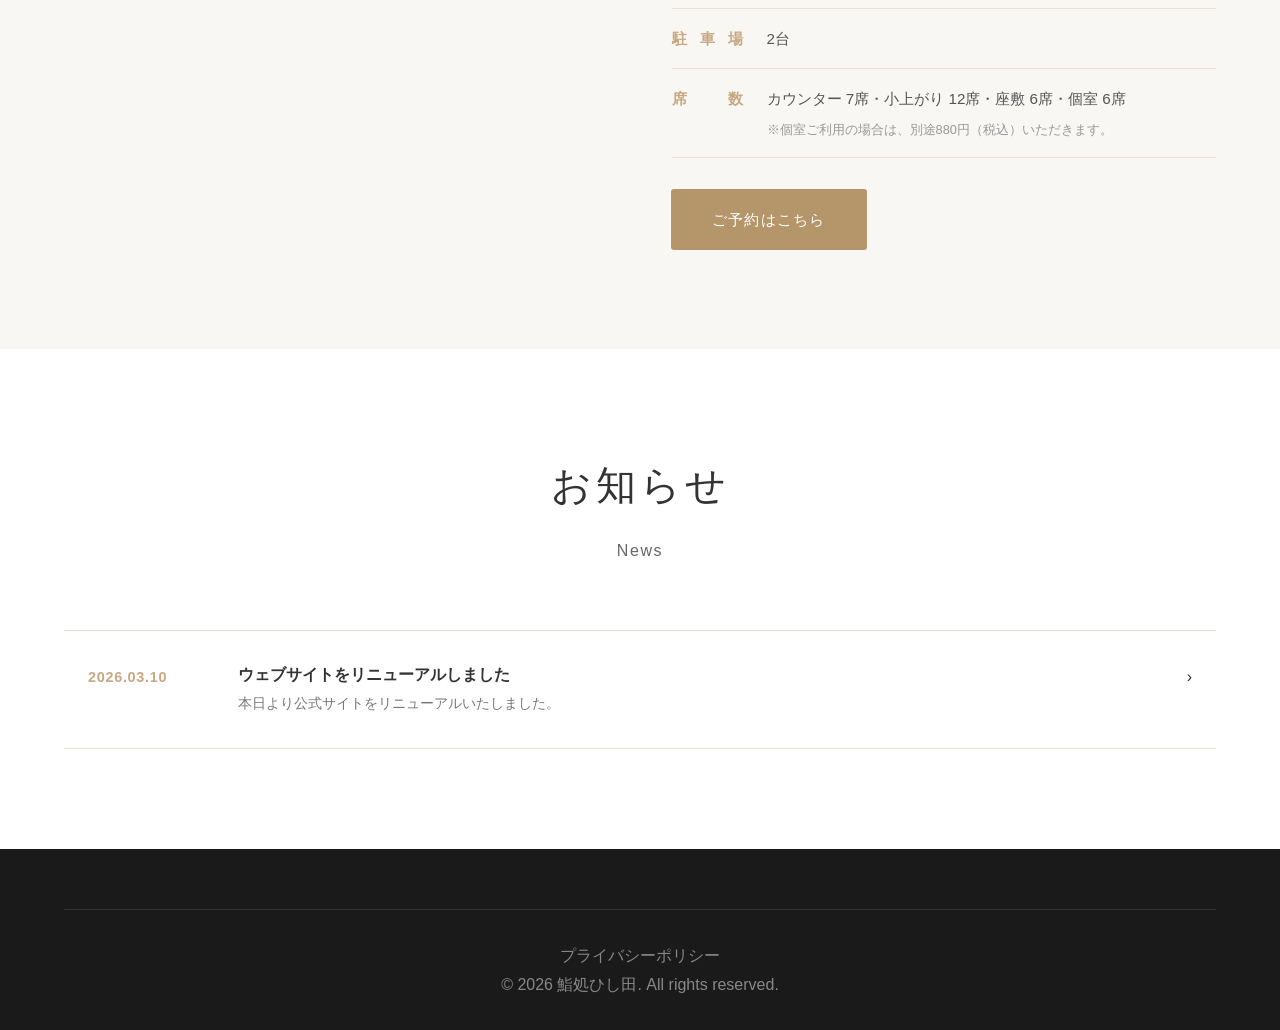
==== commit 5c5adbf0: "リンクの追加" ====
--- a/index.html
+++ b/index.html
@@ -17,6 +17,7 @@
                 <li><a href="#interior">店内紹介</a></li>
                 <li><a href="#shops">アクセス</a></li>
                 <li><a href="news.html">お知らせ</a></li>
+                <li><a href="demae.html">出前注文 </a></li>
                 <li><a href="reserve.html" class="nav-reserve">ご予約</a></li>
             </ul>
             <button class="hamburger" id="hamburger" aria-label="メニュー">
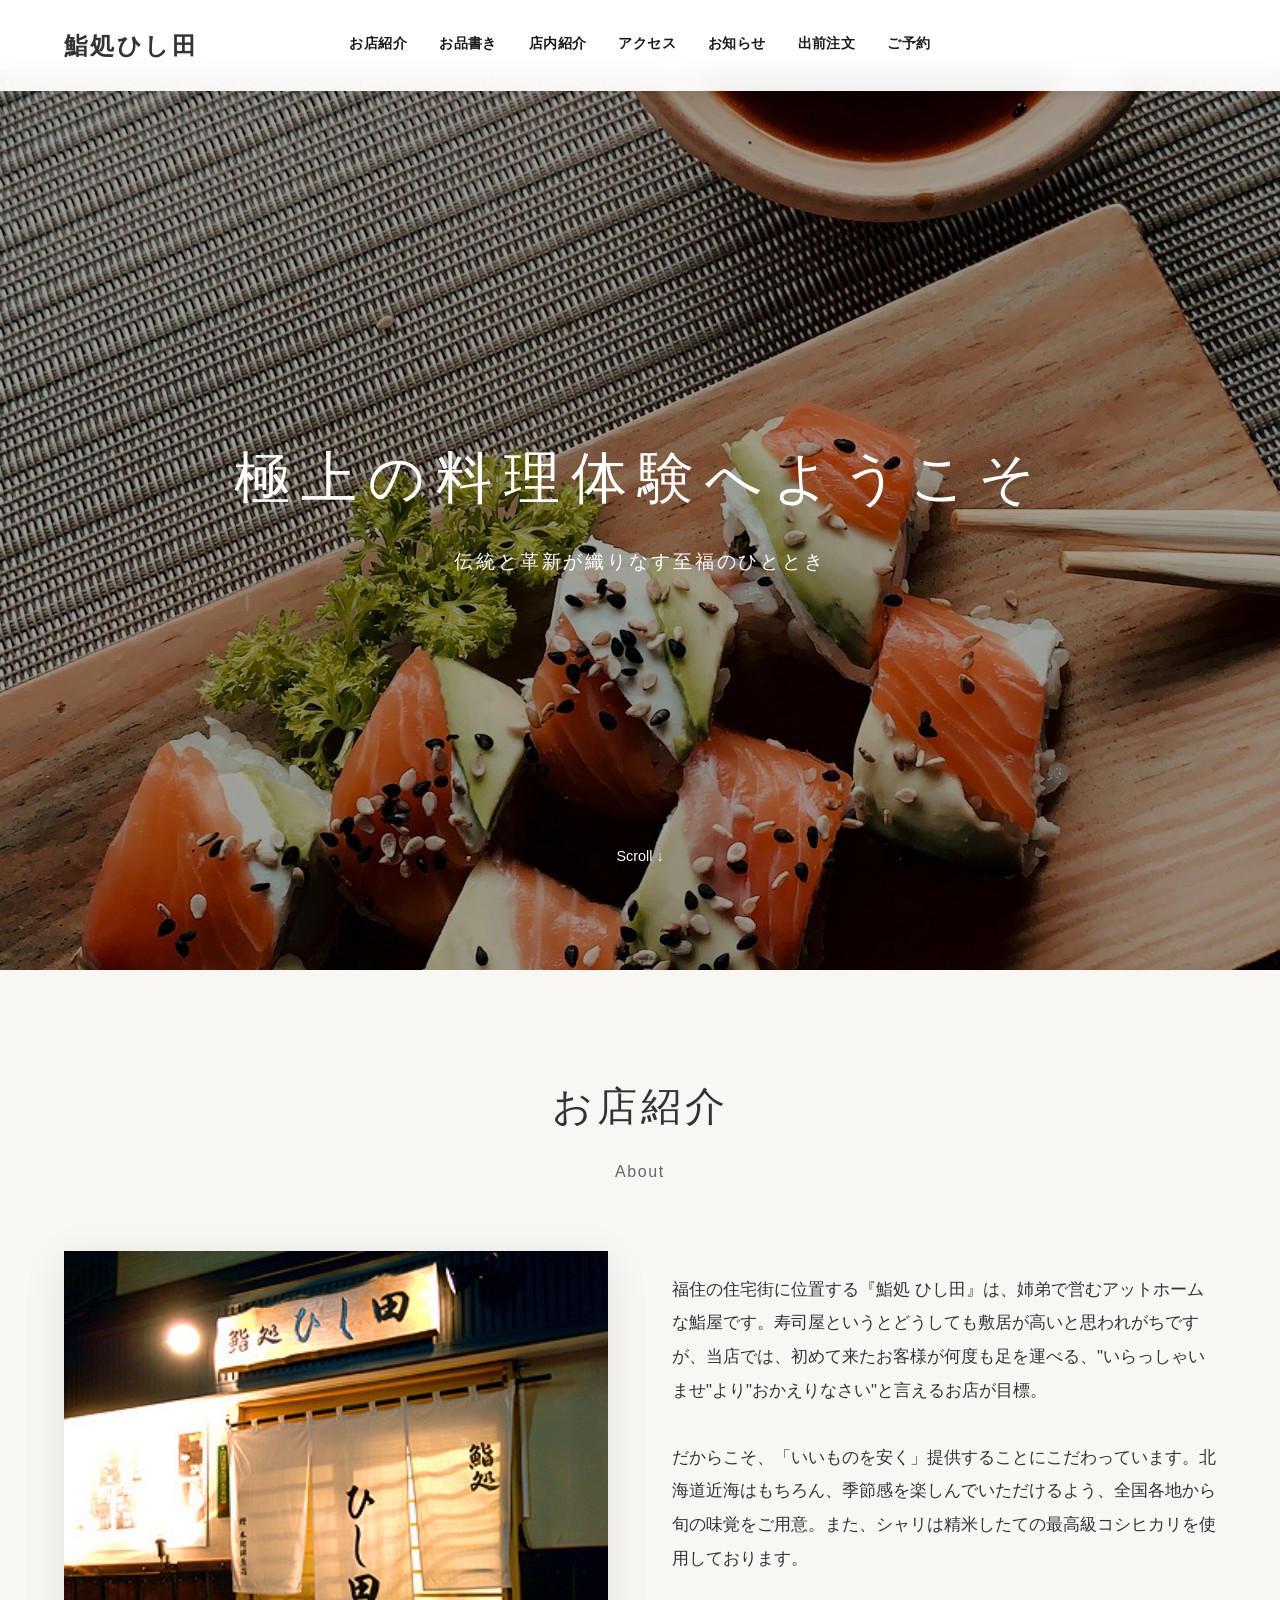
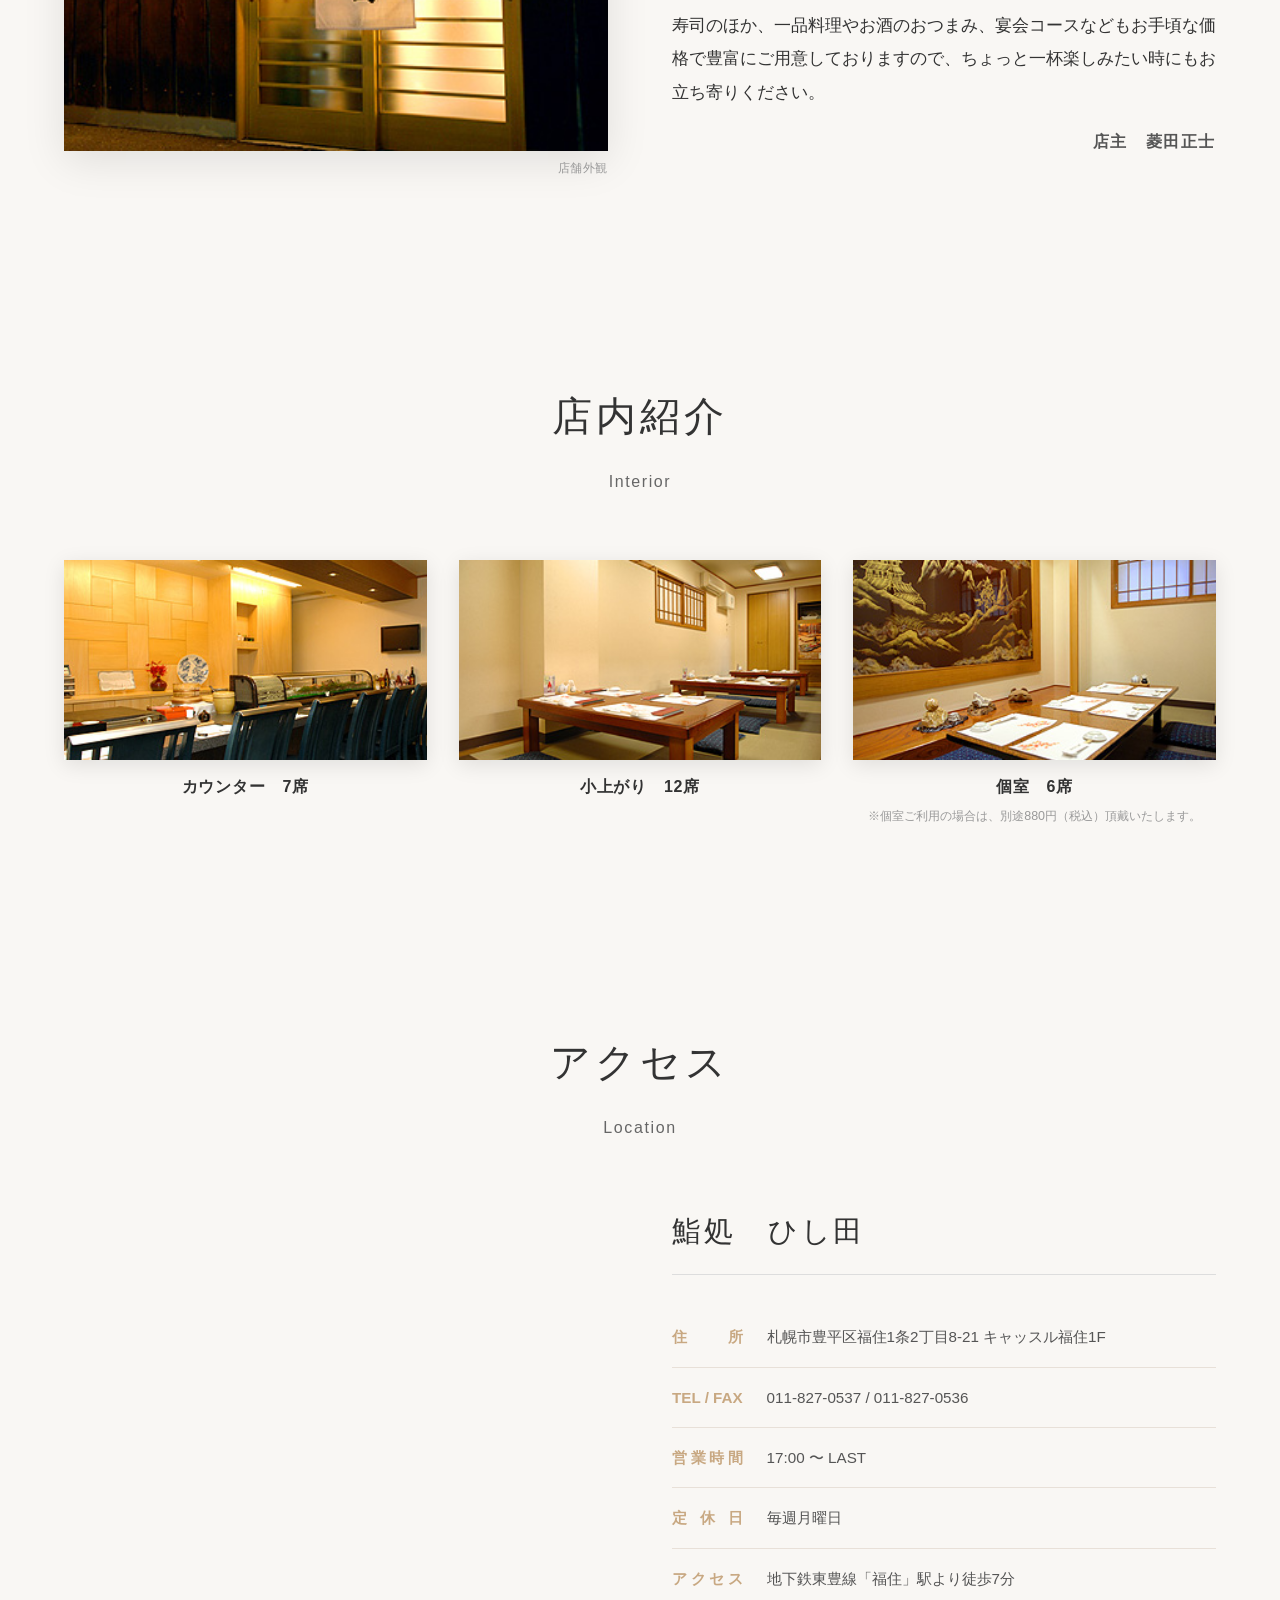
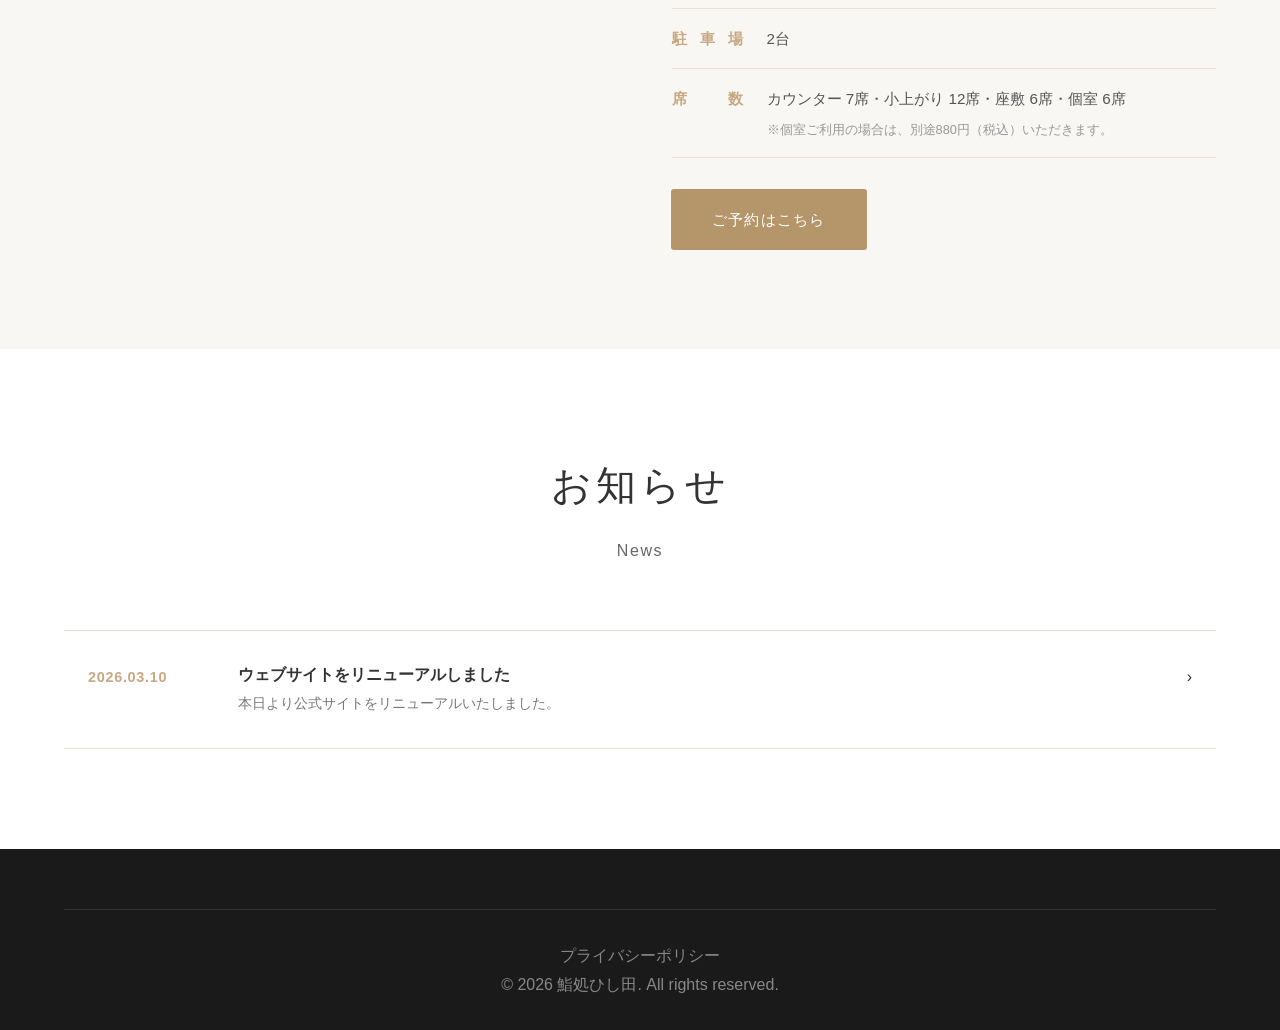
==== commit f3192672: "なんかいろいろ↓" ====
--- a/index.html
+++ b/index.html
@@ -91,7 +91,7 @@
                 <div class="shop-detail-figure">
                 <iframe src="https://www.google.com/maps/embed?pb=!1m18!1m12!1m3!1d2917.096393299482!2d141.4002681!3d43.0183582!2m3!1f0!2f0!3f0!3m2!1i1024!2i768!4f13.1!3m3!1m2!1s0x5f0b2af1089449ad%3A0x6eb2e769b261dbcf!2z6a6o5Yem44Gy44GX55Sw!5e0!3m2!1sja!2sjp!4v1773934660151!5m2!1sja!2sjp" width="100%"
                     height="420"
-                    style="border:0;"
+                    class="shop-map-iframe"
                     allowfullscreen=""
                     loading="lazy"
                     referrerpolicy="no-referrer-when-downgrade"></iframe>
@@ -146,7 +146,7 @@
     <!-- フッター -->
     <footer>
         <div class="footer-bottom">
-            <p><a href="privacy.html" style="color:#888; text-decoration:none;">プライバシーポリシー</a></p>
+            <p><a href="privacy.html" class="footer-privacy">プライバシーポリシー</a></p>
             <p>© 2026 鮨処ひし田. All rights reserved.</p>
         </div>
     </footer>
--- a/styles.css
+++ b/styles.css
@@ -80,22 +80,36 @@
 
 .nav-links {
     display: flex;
+    flex-wrap: nowrap;
     gap: 2rem;
     list-style: none;
     position: absolute;
     left: 50%;
     transform: translateX(-50%);
+    align-items: center;
+}
+
+.nav-links li {
+    flex-shrink: 0;
+    min-width: max-content;
 }
 
 .nav-links a {
     text-decoration: none;
-    color: #333;
-    font-size: 0.95rem;
-    transition: color 0.3s;
+    color: #1a1a1a;
+    font-size: 0.85rem;
+    font-weight: 600;
+    letter-spacing: 0.03em;
+    white-space: nowrap !important;
+    display: inline-block;
+    transition: color 0.3s, border-bottom 0.3s;
+    padding-bottom: 3px;
+    border-bottom: 2px solid transparent;
 }
 
 .nav-links a:hover {
     color: #c8a882;
+    border-bottom: 2px solid #c8a882;
 }
 
 .reserve-btn {
@@ -678,7 +692,7 @@
     color: #888;
 }
 
-/* ハンバーガーボタン */
+/* ハンバーガーボタン（デフォルト非表示） */
 .hamburger {
     display: none;
     flex-direction: column;
@@ -708,7 +722,7 @@
     transform: translateY(-7px) rotate(-45deg);
 }
 
-/* レスポンシブ */
+/* スマホのみ（768px以下）: ハンバーガーメニュー */
 @media (max-width: 768px) {
     .hamburger {
         display: flex;
@@ -720,7 +734,7 @@
         align-items: center;
         gap: 0;
         position: fixed;
-        top: 70px;
+        top: 60px;
         left: 0;
         width: 100%;
         transform: none;
@@ -728,13 +742,14 @@
         box-shadow: 0 10px 20px rgba(0, 0, 0, 0.1);
         z-index: 1001;
         max-height: 0;
-        overflow: hidden;
+        overflow-y: auto;
+        overflow-x: hidden;
         padding: 0;
-        transition: max-height 0.5s ease, padding 0.5s ease;
+        transition: max-height 0.4s ease, padding 0.4s ease;
     }
 
     .nav-links.open {
-        max-height: 400px;
+        max-height: calc(100vh - 60px);
         padding: 0.5rem 0;
     }
 
@@ -748,8 +763,11 @@
         padding: 1rem 0;
         border-bottom: 1px solid #f0ebe4;
         font-size: 1rem;
-    }
-
+        white-space: normal;
+    }
+}
+
+@media (max-width: 768px) {
     .hero h1 {
         font-size: 2rem;
     }
@@ -1262,3 +1280,14 @@
     padding: 100px 5% 40px;
   }
 }
+
+/* フッタープライバシーリンク */
+.footer-privacy {
+    color: #888;
+    text-decoration: none;
+}
+
+/* Googleマップ iframe */
+.shop-map-iframe {
+    border: 0;
+}
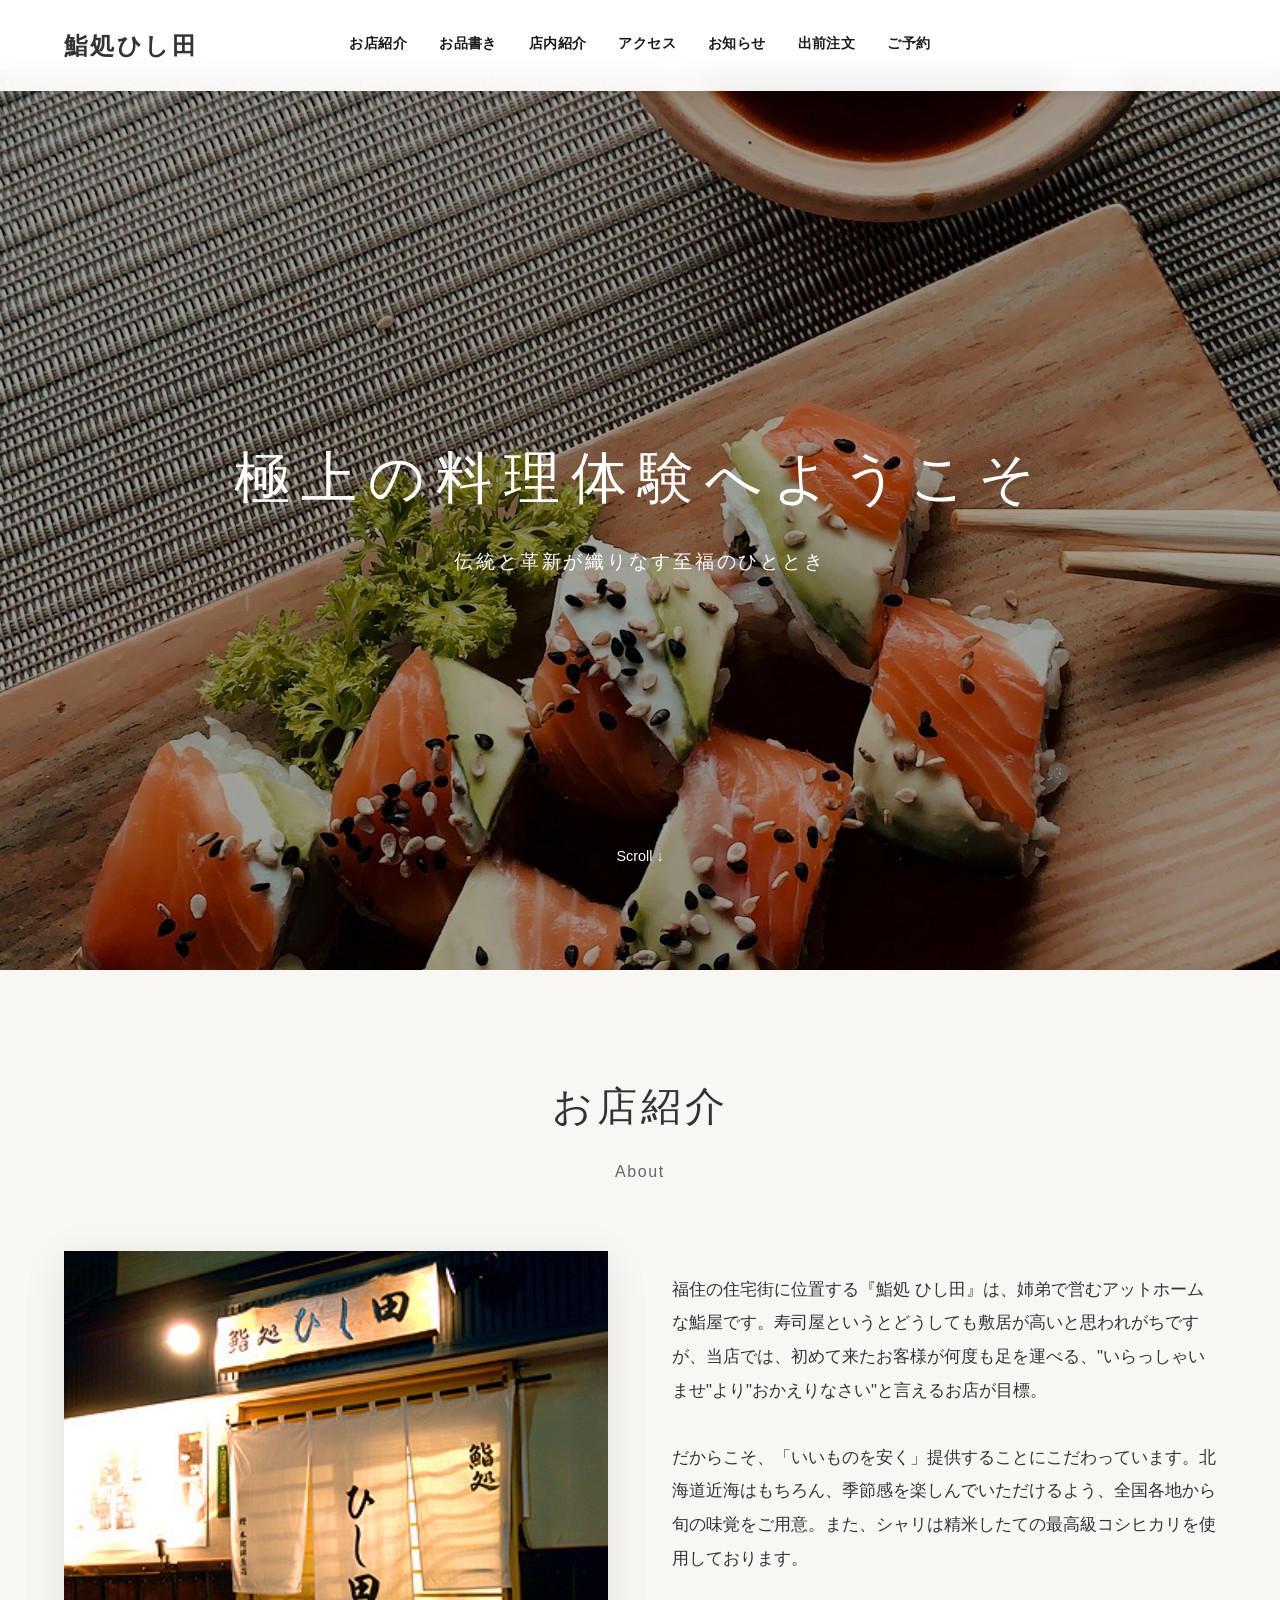
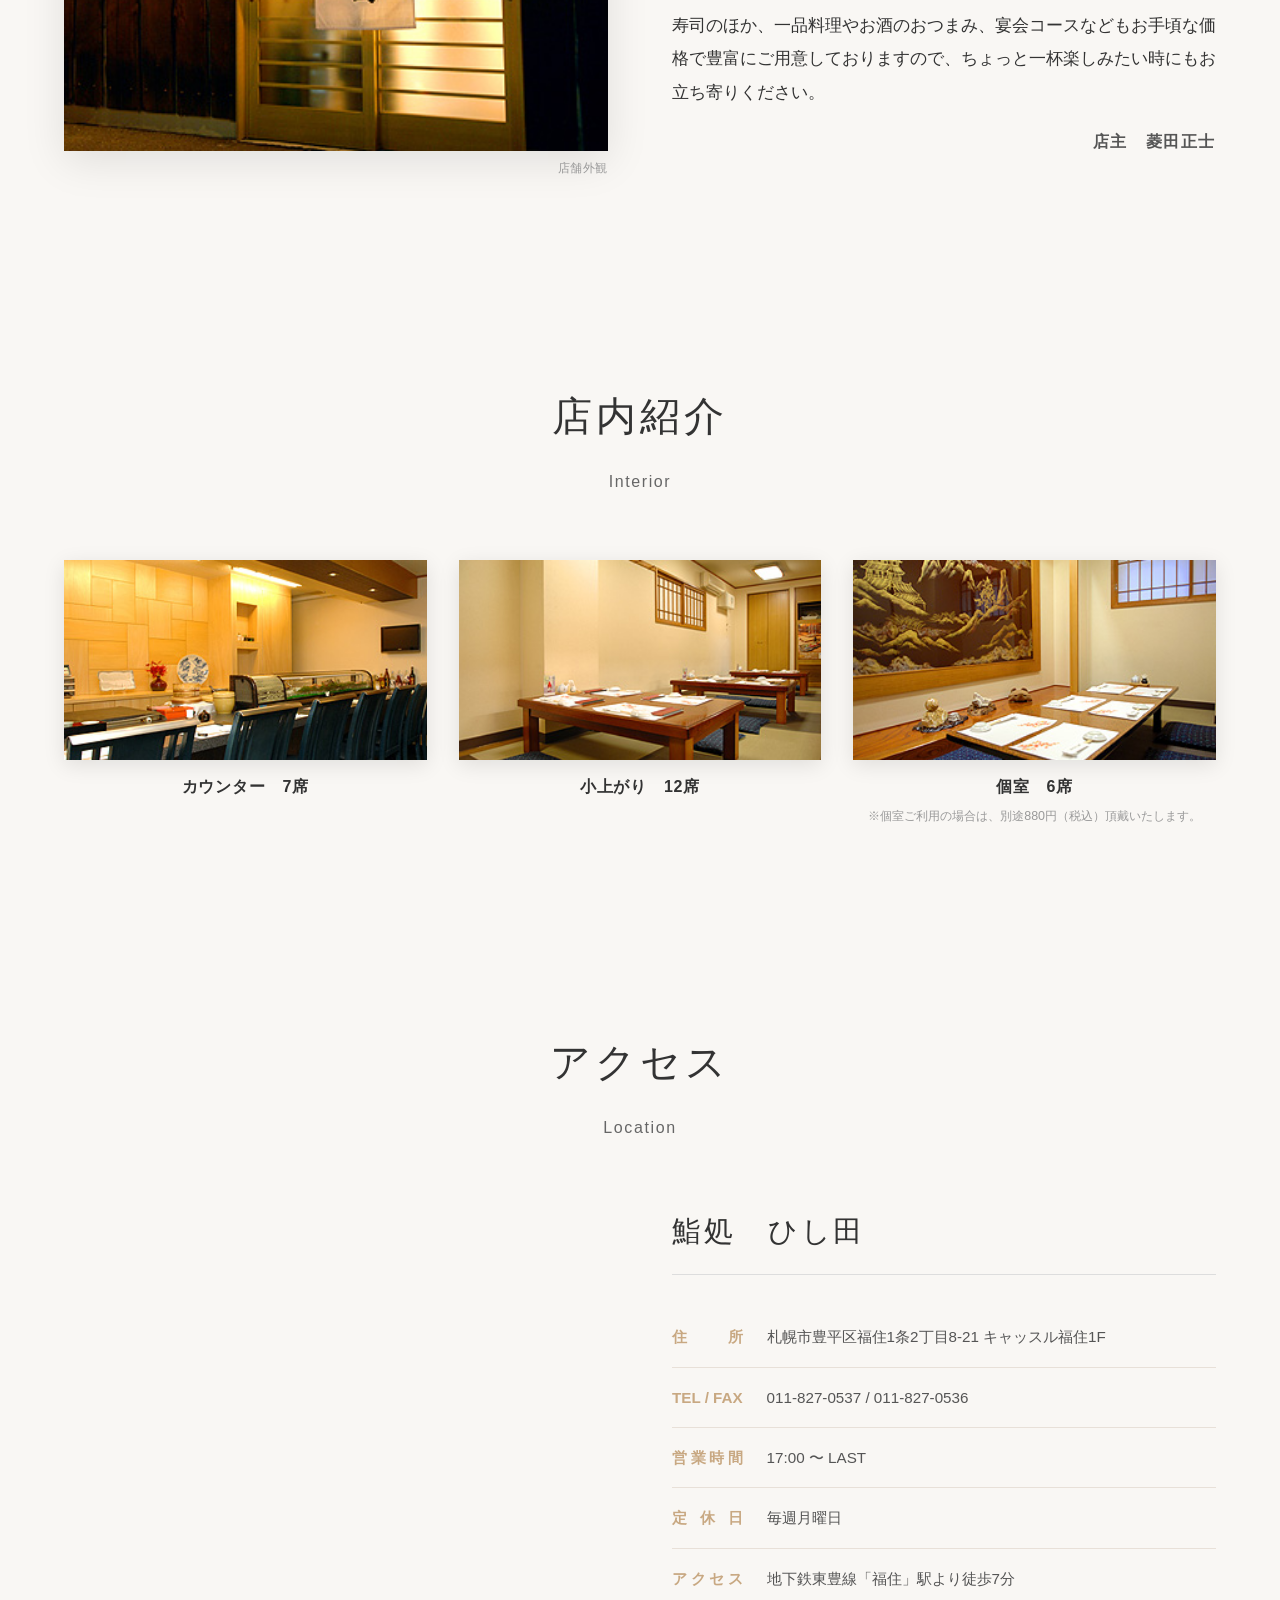
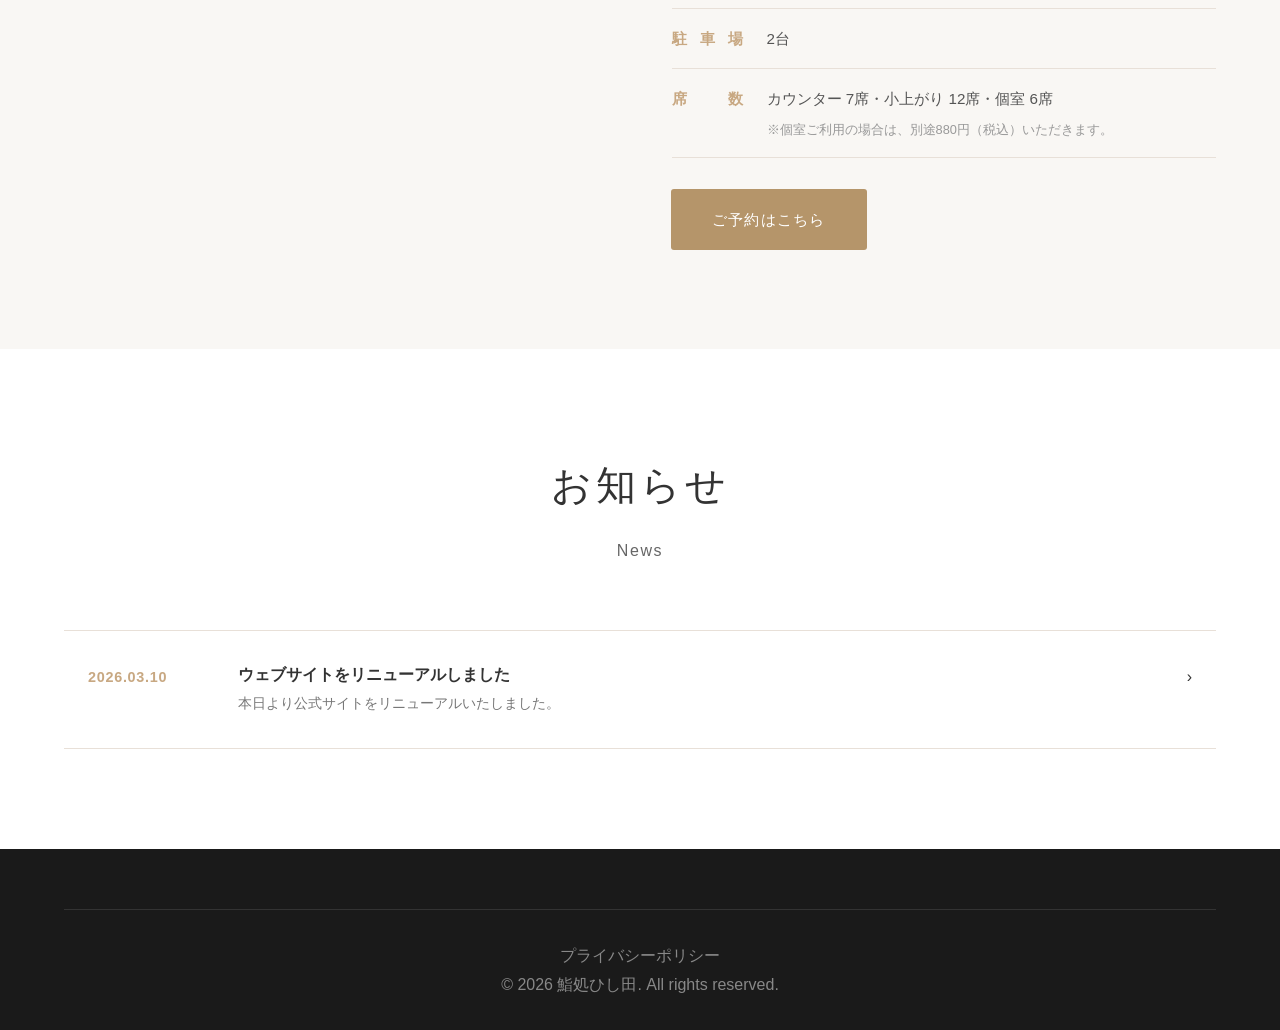
==== commit 2f5b82f7: "店舗情報の席数から「座敷 6席」を削除 カウンター 7席・小上がり 12席・個室 6席 に修正  https://claude.ai/code/session_01Qdqnm612Ks6DKGgeZ8" ====
--- a/index.html
+++ b/index.html
@@ -126,7 +126,7 @@
                     </tr>
                     <tr>
                         <th>席　　数</th>
-                        <td>カウンター 7席・小上がり 12席・座敷 6席・個室 6席<br>
+                        <td>カウンター 7席・小上がり 12席・個室 6席<br>
                             <small>※個室ご利用の場合は、別途880円（税込）いただきます。</small>
                         </td>
                     </tr>
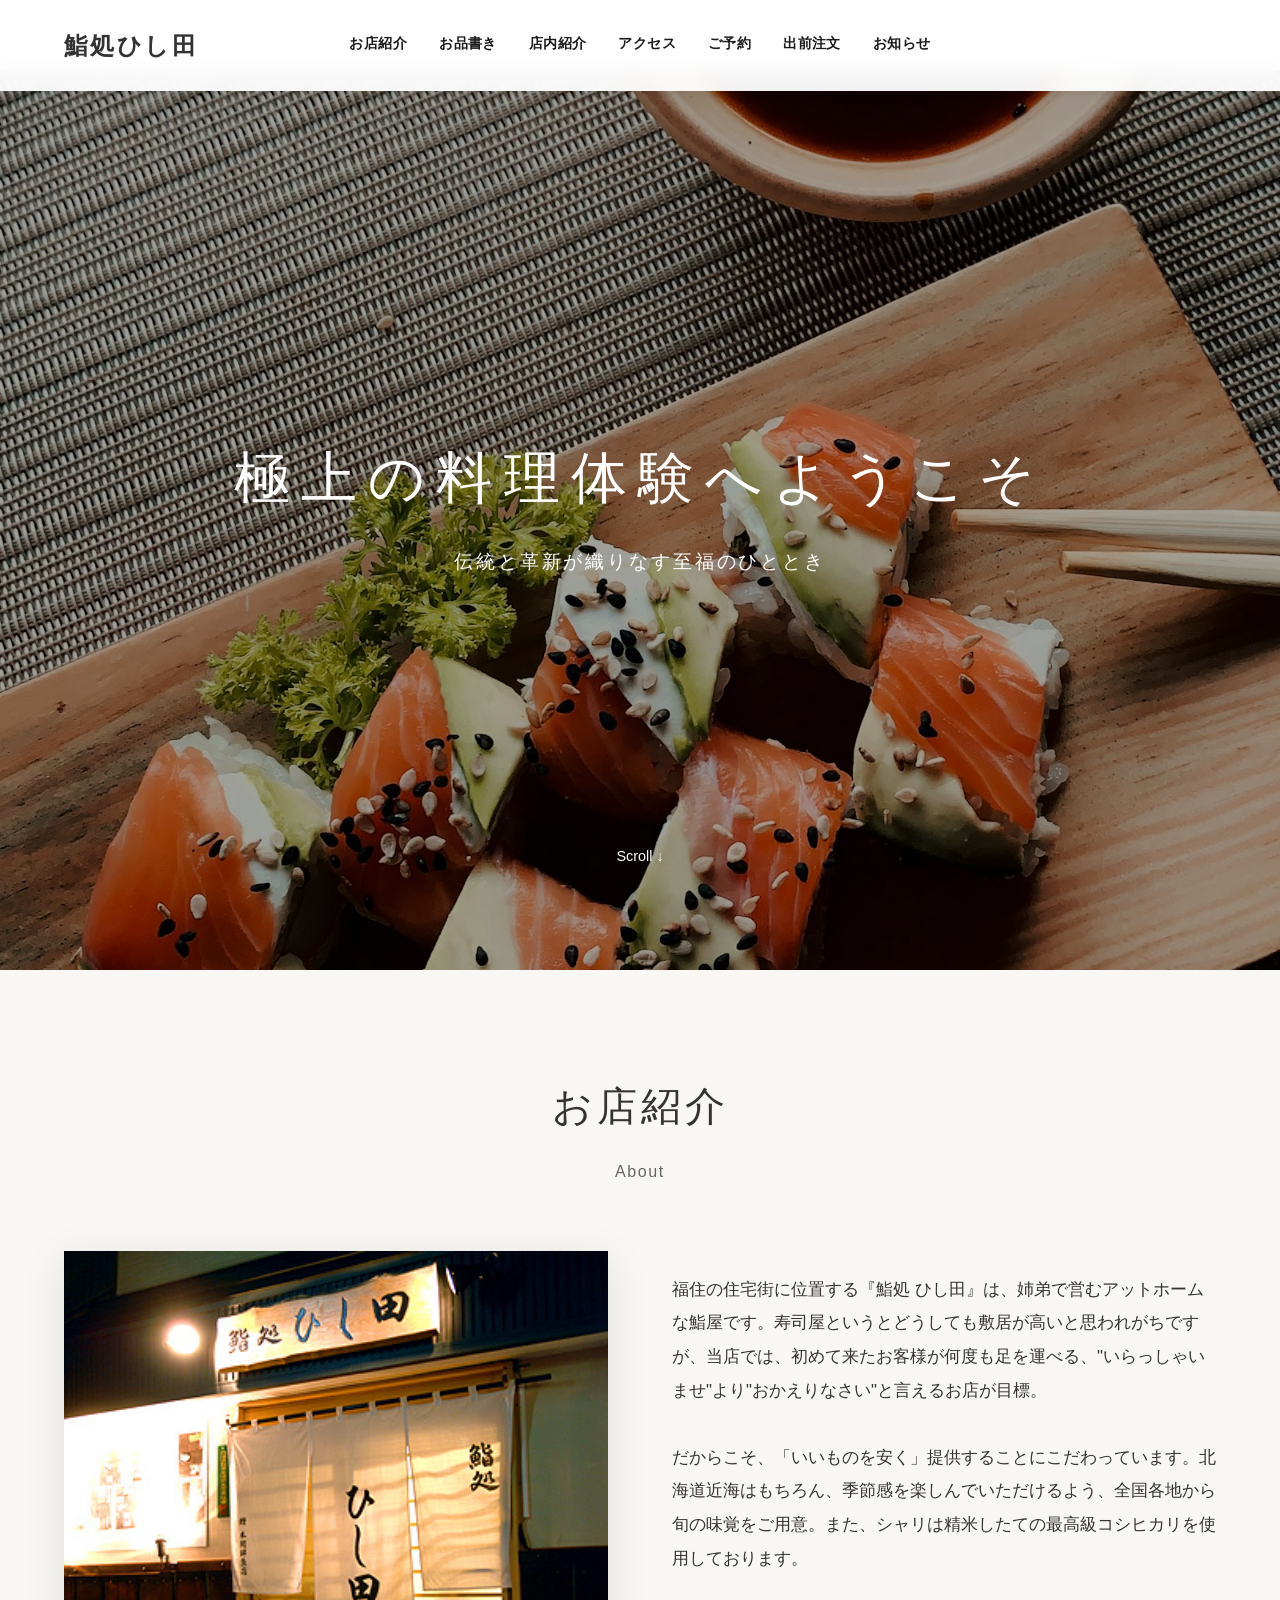
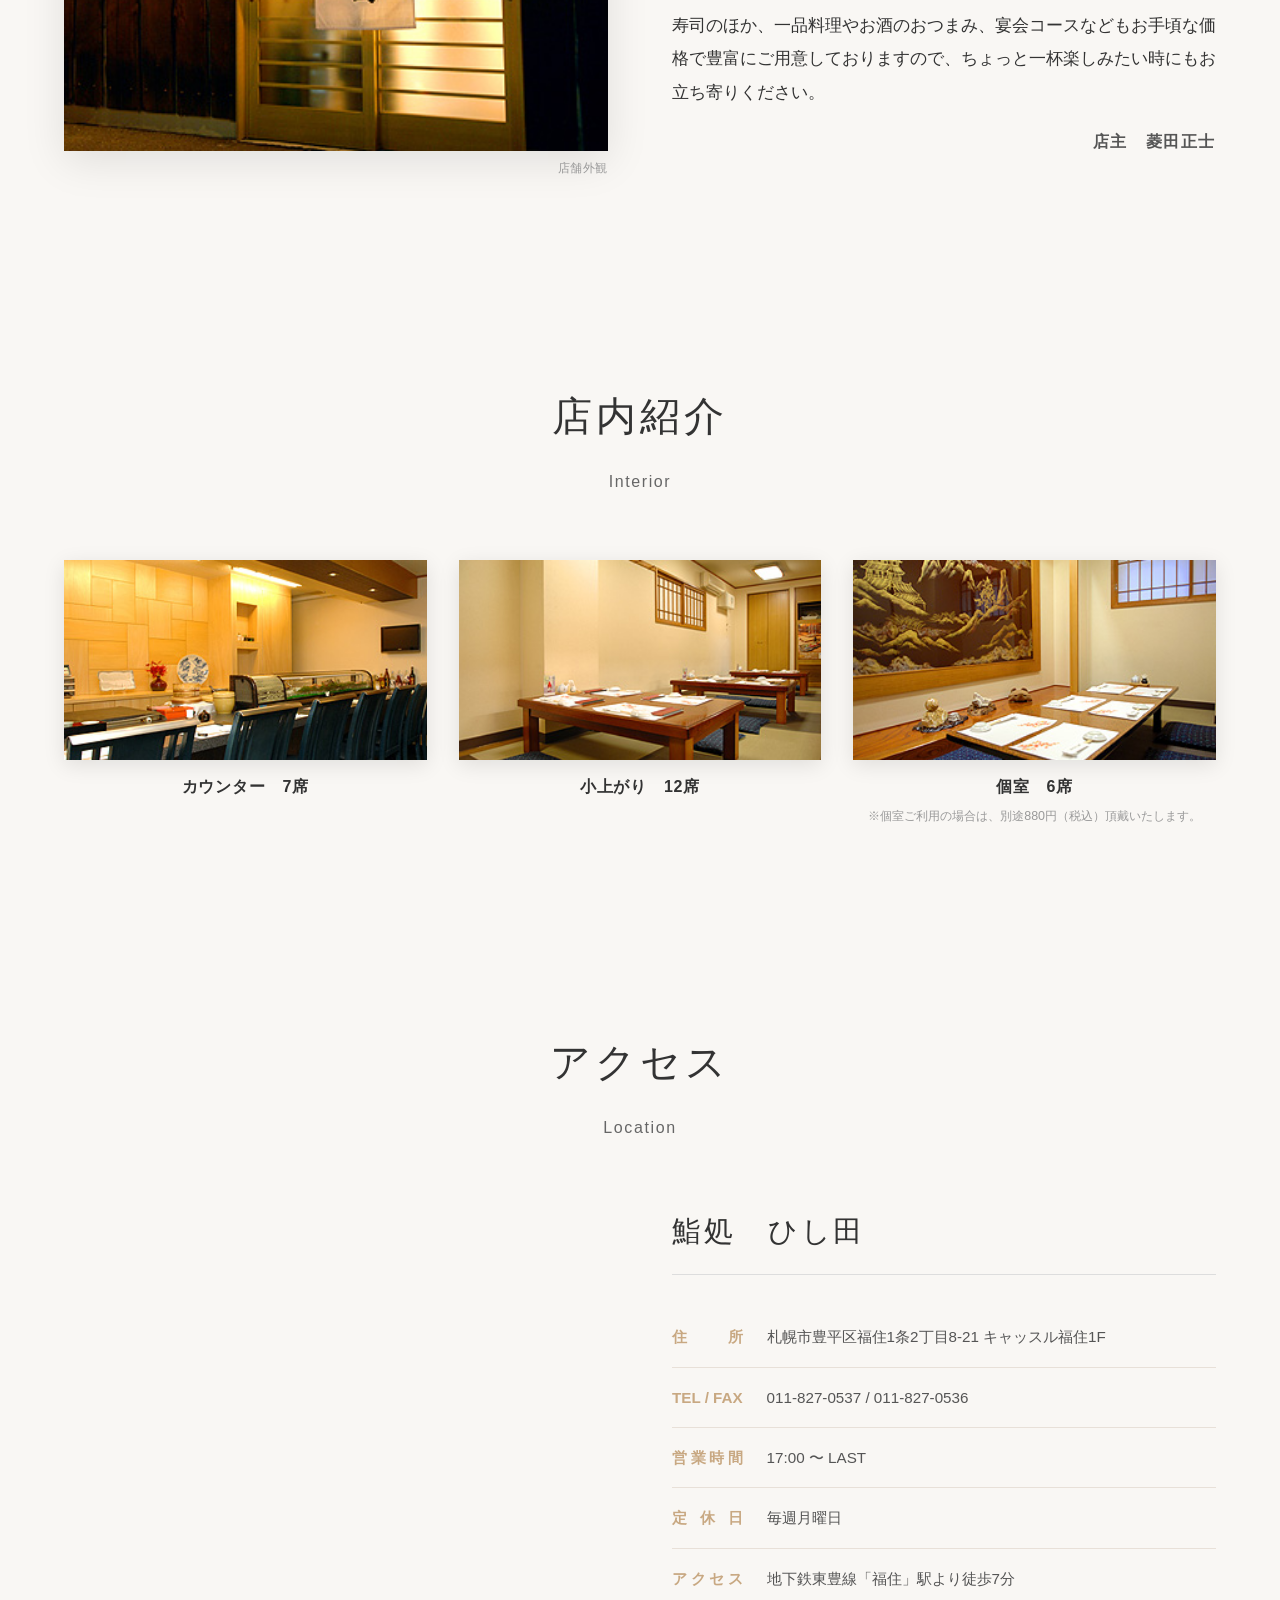
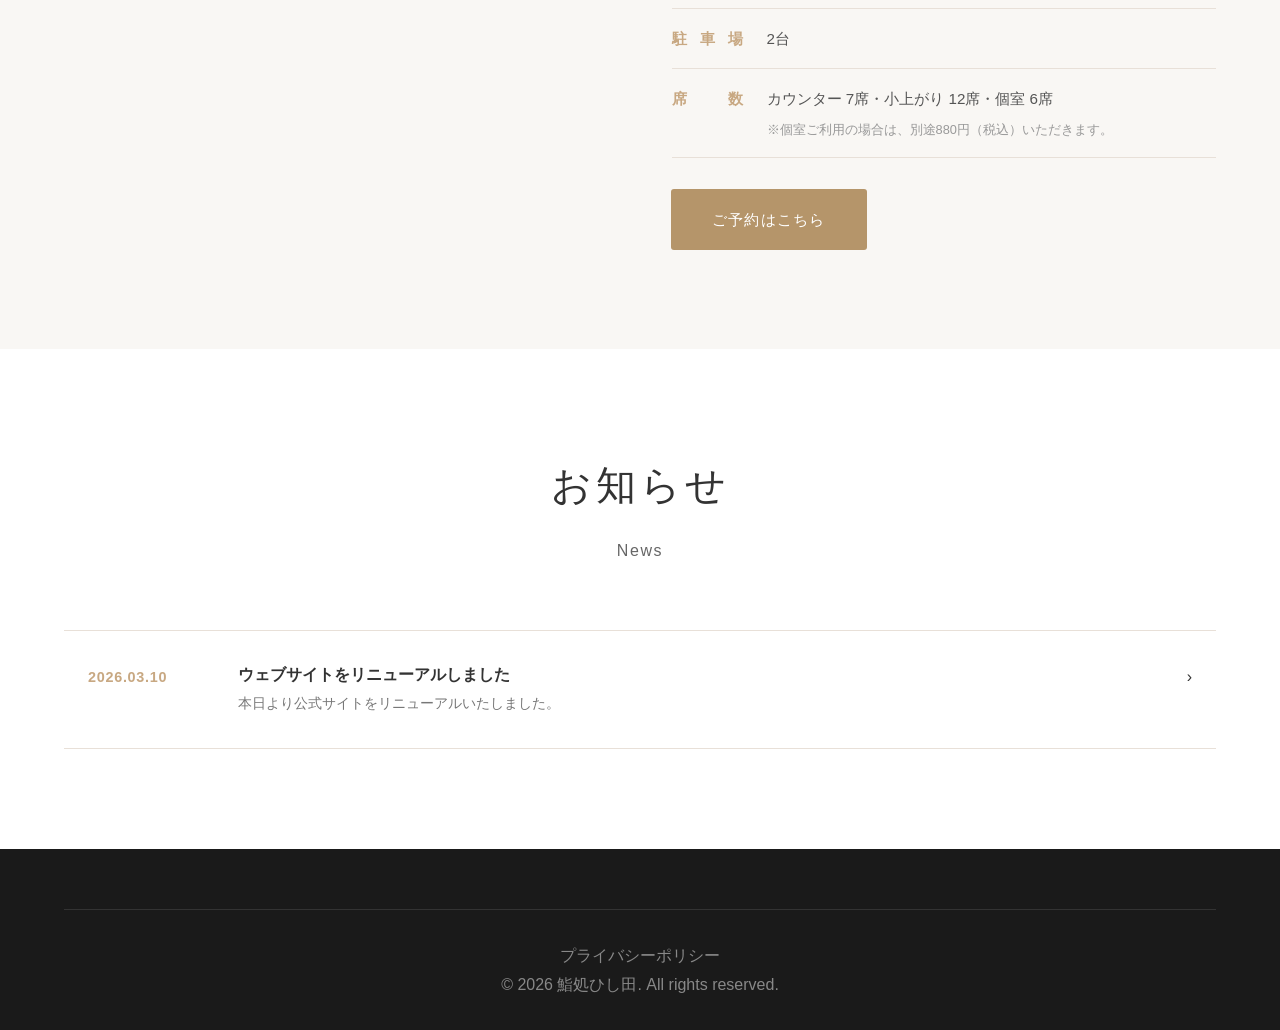
==== commit 59134b3f: "順番ずらしただよ" ====
--- a/index.html
+++ b/index.html
@@ -16,9 +16,9 @@
                 <li><a href="menu.html">お品書き</a></li>
                 <li><a href="#interior">店内紹介</a></li>
                 <li><a href="#shops">アクセス</a></li>
+                <li><a href="reserve.html" class="nav-reserve">ご予約</a></li>
+                <li><a href="demae.html">出前注文 </a></li>
                 <li><a href="news.html">お知らせ</a></li>
-                <li><a href="demae.html">出前注文 </a></li>
-                <li><a href="reserve.html" class="nav-reserve">ご予約</a></li>
             </ul>
             <button class="hamburger" id="hamburger" aria-label="メニュー">
                 <span></span>
